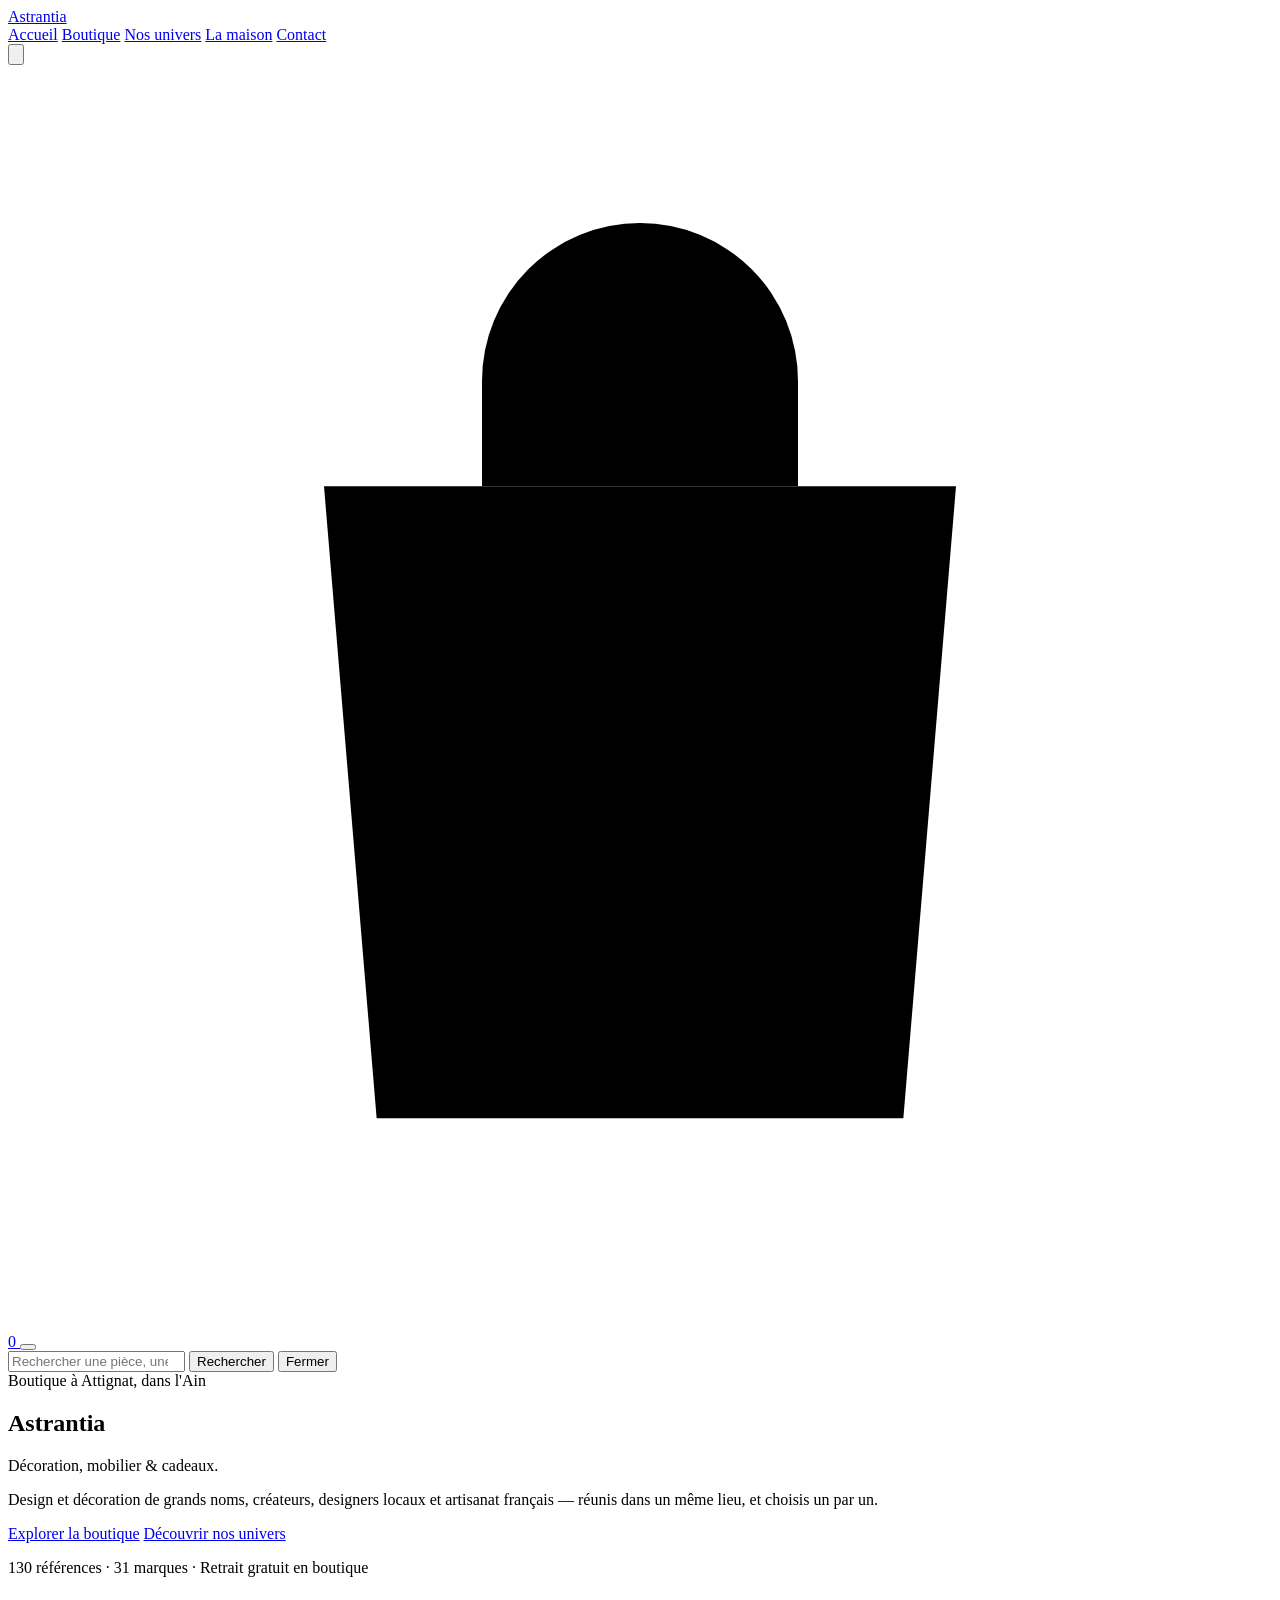
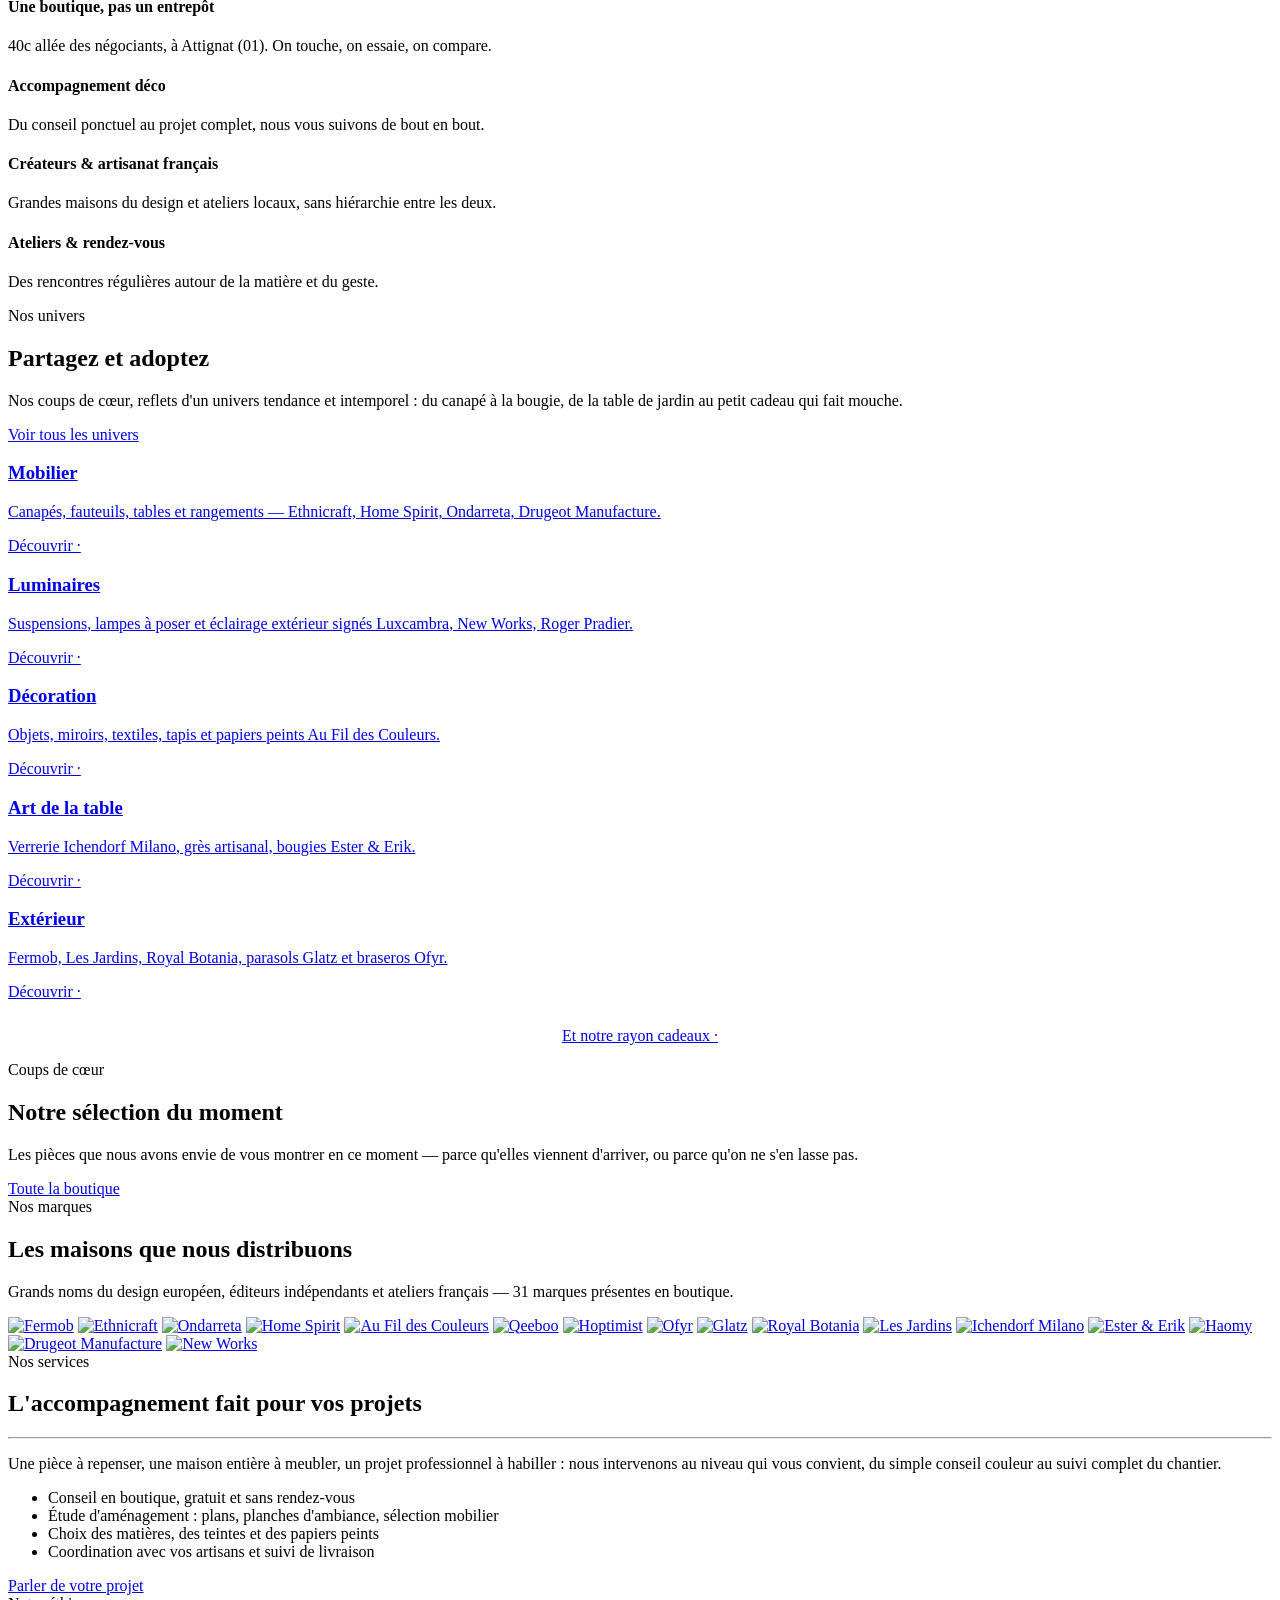
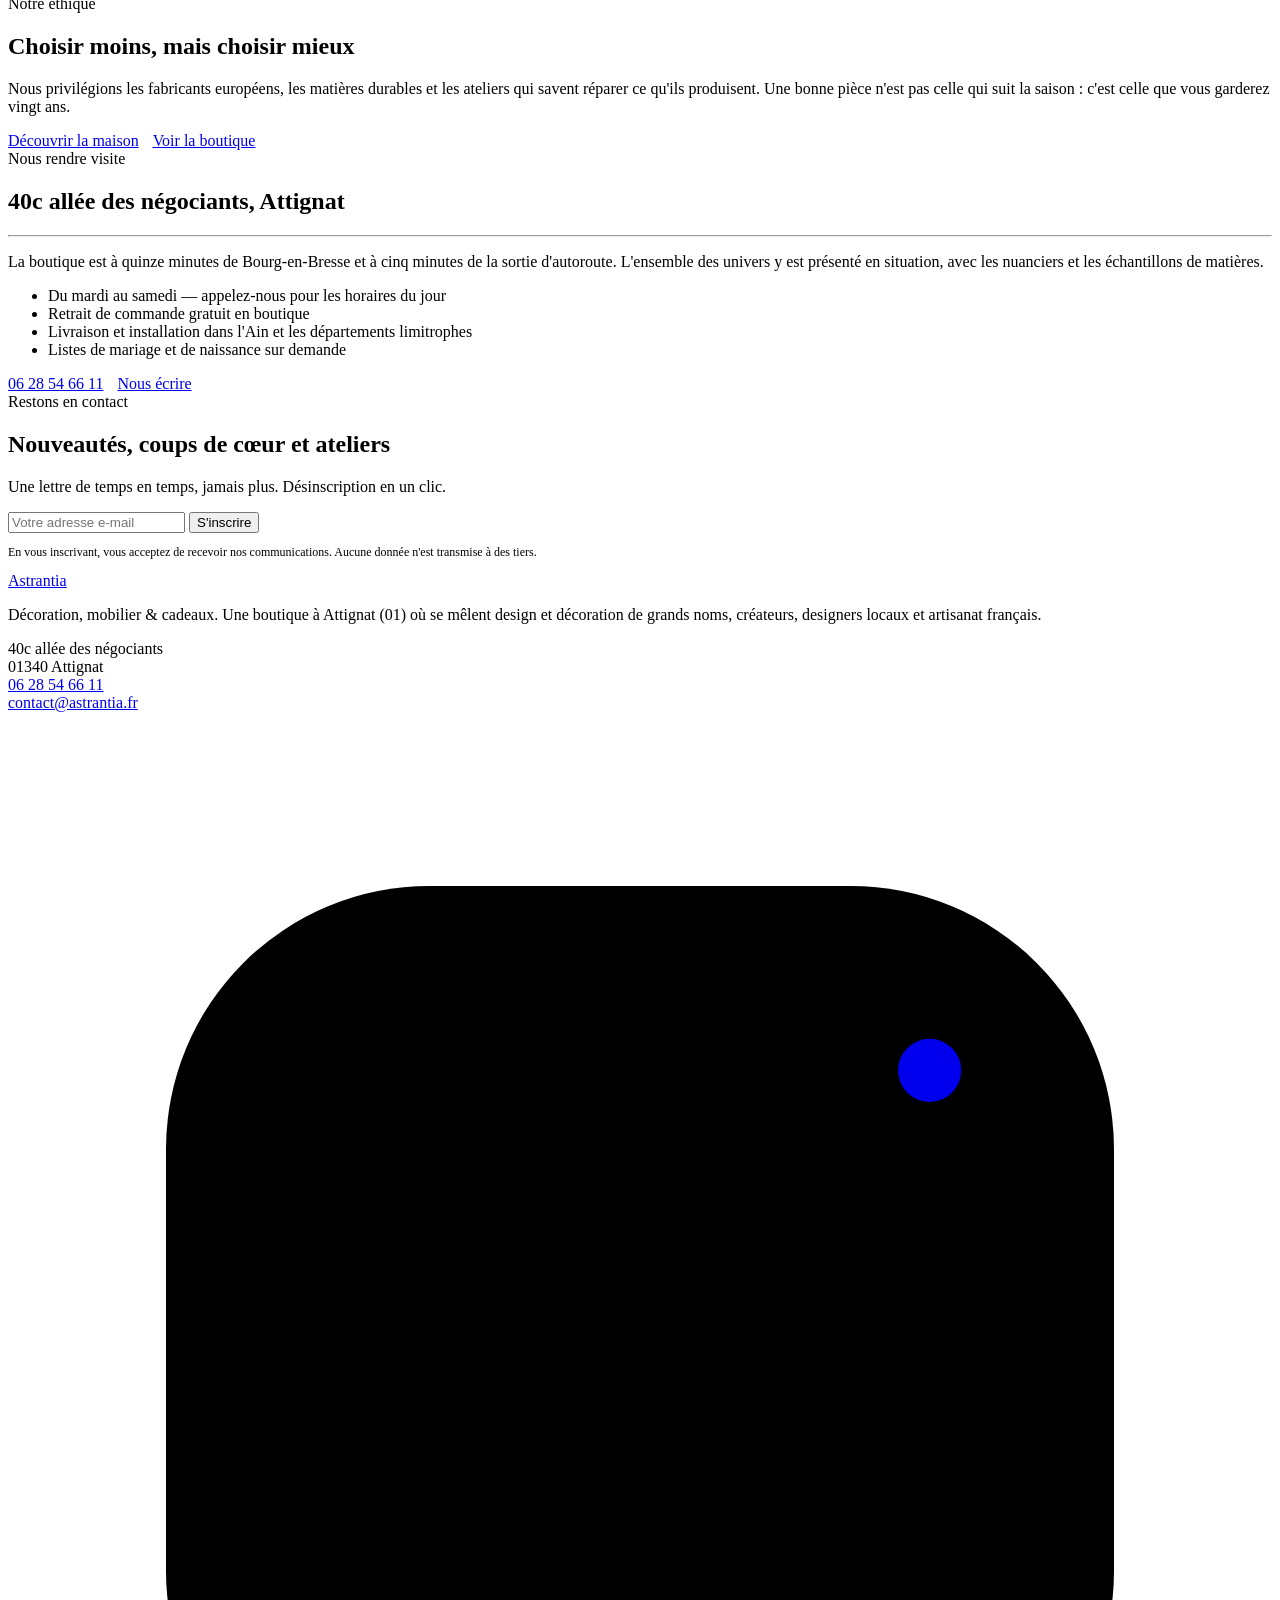
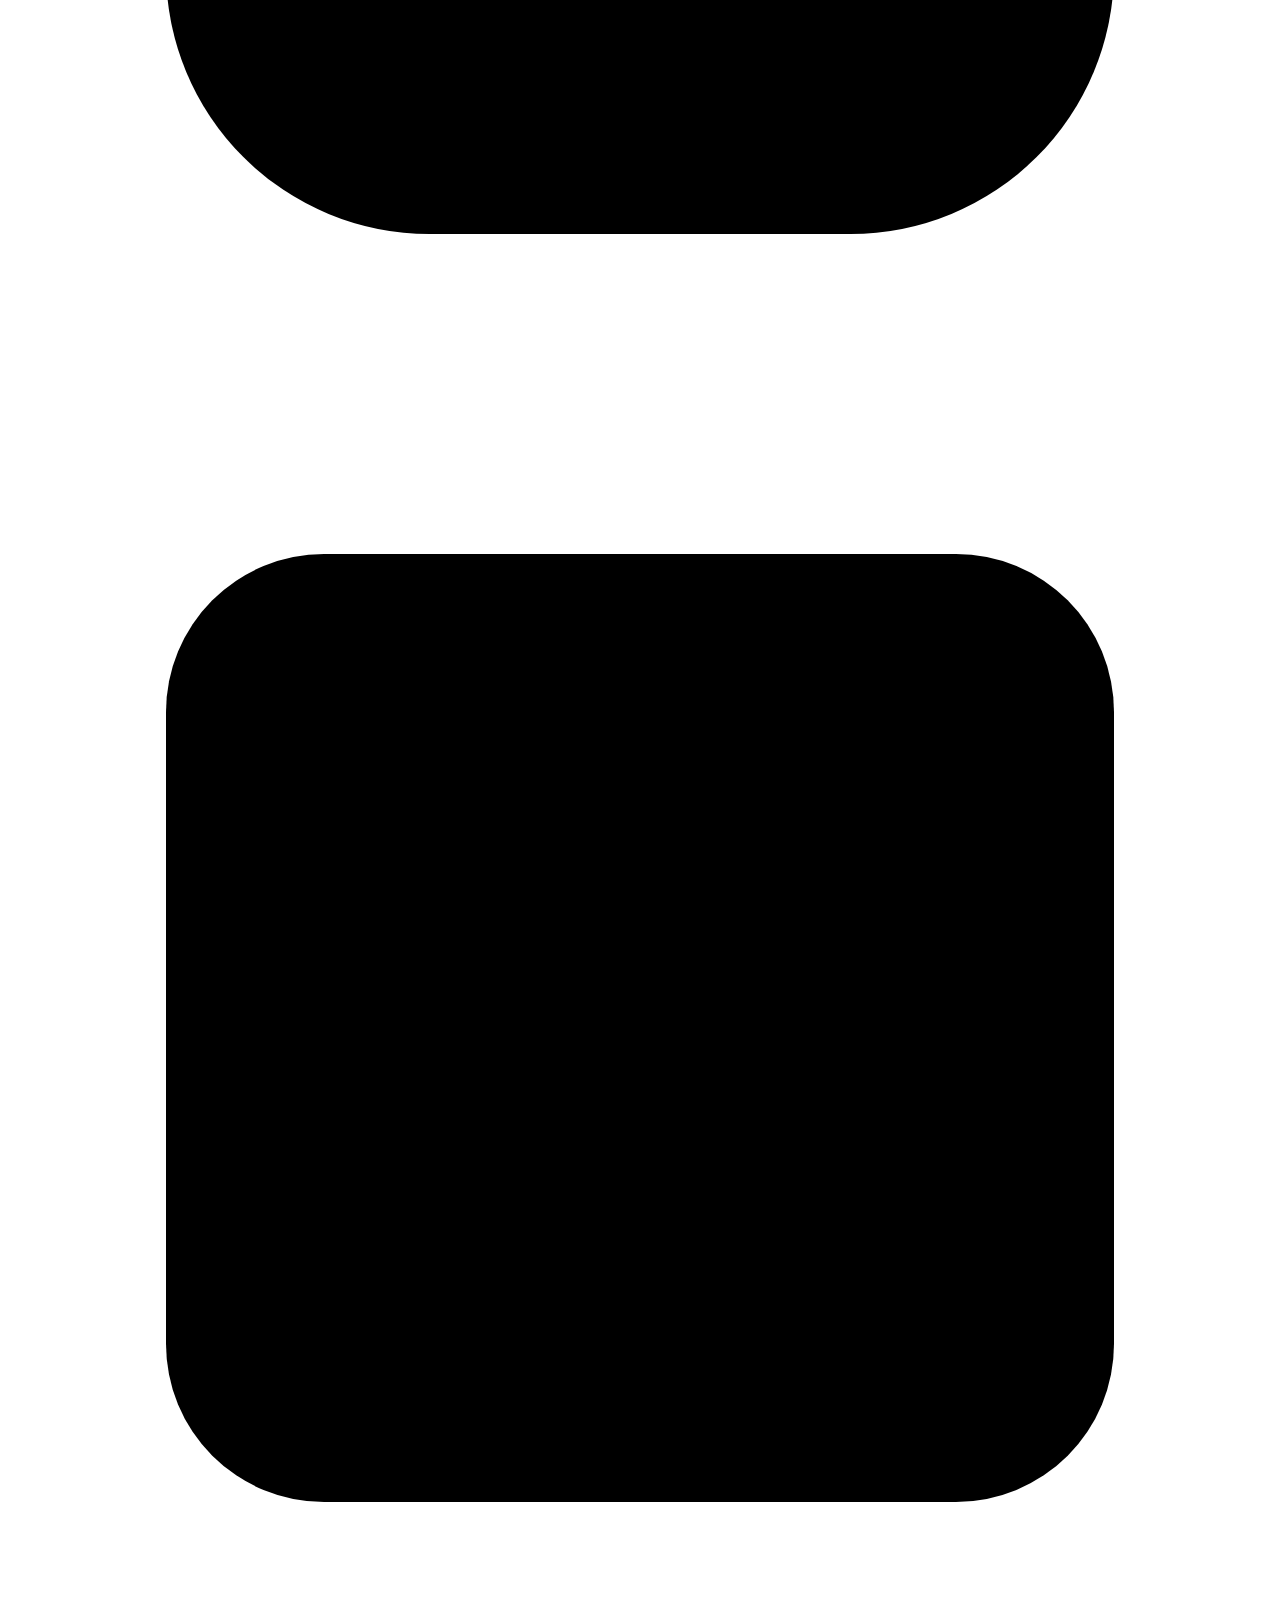
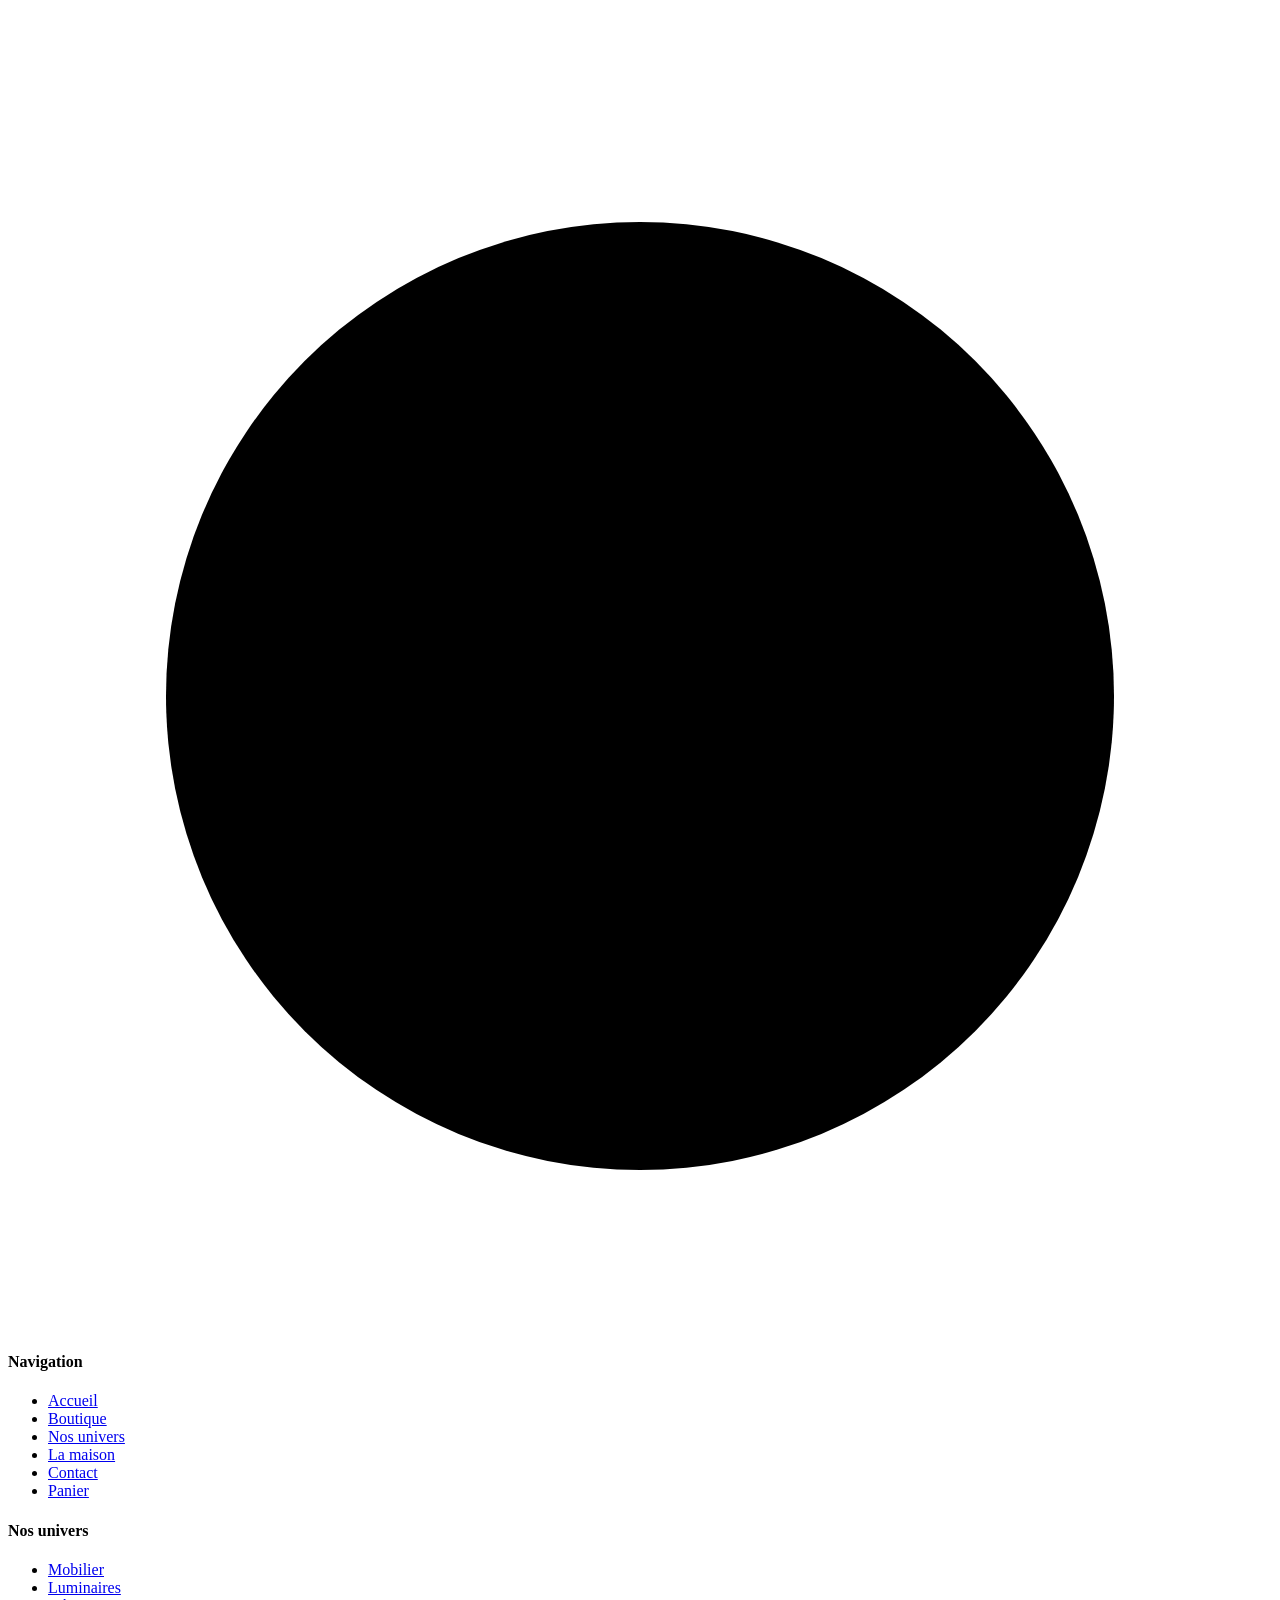
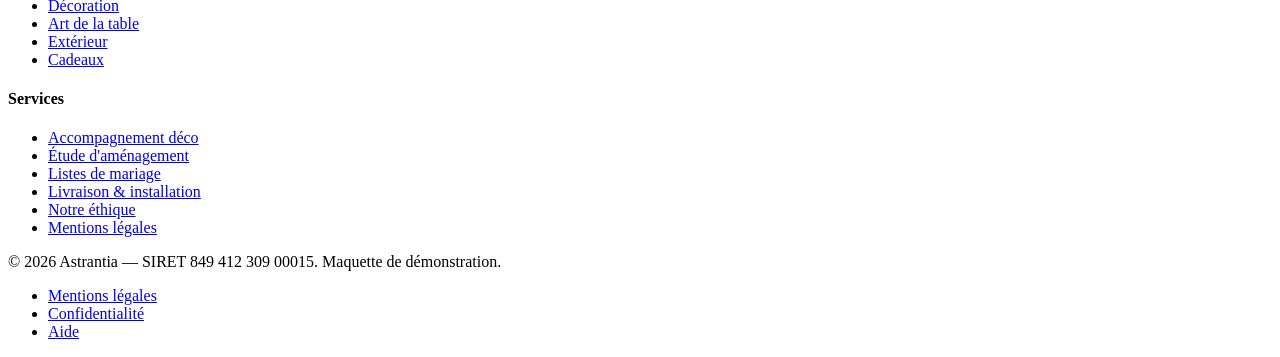
==== index.html @ 88a6b908 "Add files via upload" ====
<!DOCTYPE html>
<html lang="fr">
<head>
<meta charset="utf-8">
<meta name="viewport" content="width=device-width, initial-scale=1">
<title>Astrantia — Décoration, mobilier &amp; cadeaux à Attignat (01)</title>
<meta name="description" content="Astrantia est une boutique de décoration et d'ameublement située à Attignat (01), où se mêlent design et décoration de grands noms, créateurs, designers locaux et artisanat français.">
<meta name="theme-color" content="#FBF9F5">
<link rel="canonical" href="https://astrantia.fr/index.html">
<meta property="og:type" content="website">
<meta property="og:site_name" content="Astrantia">
<meta property="og:title" content="Astrantia — Décoration, mobilier &amp; cadeaux">
<meta property="og:description" content="Design et décoration de grands noms, créateurs, designers locaux et artisanat français. Boutique à Attignat, dans l'Ain.">
<meta property="og:url" content="https://astrantia.fr/index.html">
<meta property="og:locale" content="fr_FR">
<meta name="twitter:card" content="summary_large_image">
<link rel="icon" href="data:image/svg+xml,%3Csvg xmlns='http://www.w3.org/2000/svg' viewBox='0 0 32 32'%3E%3Crect width='32' height='32' fill='%231E1D1B'/%3E%3Ctext x='16' y='22' font-family='Georgia,serif' font-size='18' fill='%23FBF9F5' text-anchor='middle'%3EA%3C/text%3E%3C/svg%3E">
<link rel="stylesheet" href="css/style.css">
</head>
<body>

<!-- ============================ HEADER ============================ -->
<header class="site-header">
  <div class="container header-inner">
    <a class="logo" href="index.html" data-logo><span class="logo__text">Astrantia</span></a>
    <nav class="main-nav" id="mainNav" aria-label="Navigation principale">
      <a href="index.html">Accueil</a>
      <a href="boutique.html">Boutique</a>
      <a href="collections.html">Nos univers</a>
      <a href="a-propos.html">La maison</a>
      <a href="contact.html">Contact</a>
    </nav>
    <div class="header-actions">
      <button type="button" class="icon-btn" id="searchToggle" aria-label="Rechercher" aria-expanded="false">
        <svg viewBox="0 0 24 24"><circle cx="11" cy="11" r="7"/><path d="M16.5 16.5 21 21"/></svg>
      </button>
      <a class="icon-btn" href="panier.html" aria-label="Panier">
        <svg viewBox="0 0 24 24"><path d="M6 8h12l-1 12H7L6 8Z"/><path d="M9 8V6a3 3 0 0 1 6 0v2"/></svg>
        <span class="cart-count" data-cart-count>0</span>
      </a>
      <button type="button" class="burger" id="burger" aria-label="Ouvrir le menu" aria-expanded="false" aria-controls="mainNav">
        <span></span><span></span><span></span>
      </button>
    </div>
  </div>
  <div class="search-panel" id="searchPanel">
    <form class="search-form" action="boutique.html" method="get" role="search">
      <input type="search" name="q" placeholder="Rechercher une pièce, une marque, une matière…" aria-label="Rechercher un produit">
      <button type="submit" class="btn btn--sm">Rechercher</button>
      <button type="button" class="search-close" id="searchClose">Fermer</button>
    </form>
  </div>
</header>

<main>

<!-- ============================= HERO ============================= -->
<section class="hero">
  <span class="ph hero__bg ph--room" data-tone="2" data-scene="hero" data-local="images/hero/accueil.jpg" data-alt="Intérieur agencé par Astrantia" aria-hidden="true"></span>
  <span class="hero__veil" aria-hidden="true"></span>
  <div class="container hero__inner">
    <div class="hero__content">
      <span class="eyebrow reveal">Boutique à Attignat, dans l'Ain</span>
      <h1 class="reveal" data-delay="1"><span class="hero__word">Astrantia</span></h1>
      <p class="hero__tagline reveal" data-delay="2">Décoration, mobilier &amp; cadeaux.</p>
      <p class="hero__sub reveal" data-delay="3">Design et décoration de grands noms, créateurs, designers locaux et artisanat français — réunis dans un même lieu, et choisis un par un.</p>
      <div class="hero__actions reveal" data-delay="4">
        <a class="btn btn--solid" href="boutique.html">Explorer la boutique</a>
        <a class="btn" href="collections.html">Découvrir nos univers</a>
      </div>
    </div>
  </div>
  <p class="hero__meta"><span data-total-products>130</span> références · <span data-total-brands>31</span> marques · Retrait gratuit en boutique</p>
</section>

<!-- ============================ VALEURS =========================== -->
<section class="values">
  <div class="reveal"><h4>Une boutique, pas un entrepôt</h4><p>40c allée des négociants, à Attignat (01). On touche, on essaie, on compare.</p></div>
  <div class="reveal" data-delay="1"><h4>Accompagnement déco</h4><p>Du conseil ponctuel au projet complet, nous vous suivons de bout en bout.</p></div>
  <div class="reveal" data-delay="2"><h4>Créateurs &amp; artisanat français</h4><p>Grandes maisons du design et ateliers locaux, sans hiérarchie entre les deux.</p></div>
  <div class="reveal" data-delay="3"><h4>Ateliers &amp; rendez-vous</h4><p>Des rencontres régulières autour de la matière et du geste.</p></div>
</section>

<!-- =========================== NOS UNIVERS ======================== -->
<section class="section">
  <div class="container">
    <div class="section-head">
      <div class="section-head__text reveal">
        <span class="eyebrow">Nos univers</span>
        <h2>Partagez et adoptez</h2>
        <p class="lead muted">Nos coups de cœur, reflets d'un univers tendance et intemporel : du canapé à la bougie, de la table de jardin au petit cadeau qui fait mouche.</p>
      </div>
      <a class="link-underline reveal" href="collections.html">Voir tous les univers</a>
    </div>

    <div class="collections-mosaic">
      <a class="collection-card reveal" href="boutique.html?collection=Mobilier">
        <span class="ph ph--ratio-169 ph--sofa" data-tone="2" data-scene="mobilier" data-local="images/collections/mobilier.jpg" data-alt="Mobilier" aria-hidden="true"></span>
        <span class="collection-card__veil" aria-hidden="true"></span>
        <div class="collection-card__body">
          <h3>Mobilier</h3>
          <p>Canapés, fauteuils, tables et rangements — Ethnicraft, Home Spirit, Ondarreta, Drugeot Manufacture.</p>
          <span class="link-underline">Découvrir · <span data-count-collection="Mobilier"></span></span>
        </div>
      </a>

      <a class="collection-card reveal" data-delay="1" href="boutique.html?collection=Luminaires">
        <span class="ph ph--ratio-45 ph--lamp" data-tone="4" data-scene="luminaires" data-local="images/collections/luminaires.jpg" data-alt="Luminaires" aria-hidden="true"></span>
        <span class="collection-card__veil" aria-hidden="true"></span>
        <div class="collection-card__body">
          <h3>Luminaires</h3>
          <p>Suspensions, lampes à poser et éclairage extérieur signés Luxcambra, New Works, Roger Pradier.</p>
          <span class="link-underline">Découvrir · <span data-count-collection="Luminaires"></span></span>
        </div>
      </a>

      <a class="collection-card reveal" href="boutique.html?collection=D%C3%A9coration">
        <span class="ph ph--ratio-43 ph--decor" data-tone="1" data-scene="decoration" data-local="images/collections/decoration.jpg" data-alt="Décoration" aria-hidden="true"></span>
        <span class="collection-card__veil" aria-hidden="true"></span>
        <div class="collection-card__body">
          <h3>Décoration</h3>
          <p>Objets, miroirs, textiles, tapis et papiers peints Au Fil des Couleurs.</p>
          <span class="link-underline">Découvrir · <span data-count-collection="Décoration"></span></span>
        </div>
      </a>

      <a class="collection-card reveal" data-delay="1" href="boutique.html?collection=Art%20de%20la%20table">
        <span class="ph ph--ratio-43 ph--decor" data-tone="6" data-scene="table" data-local="images/collections/art-de-la-table.jpg" data-alt="Art de la table" aria-hidden="true"></span>
        <span class="collection-card__veil" aria-hidden="true"></span>
        <div class="collection-card__body">
          <h3>Art de la table</h3>
          <p>Verrerie Ichendorf Milano, grès artisanal, bougies Ester &amp; Erik.</p>
          <span class="link-underline">Découvrir · <span data-count-collection="Art de la table"></span></span>
        </div>
      </a>

      <a class="collection-card reveal" data-delay="2" href="boutique.html?collection=Ext%C3%A9rieur">
        <span class="ph ph--ratio-43 ph--outdoor" data-tone="5" data-scene="exterieur" data-local="images/collections/exterieur.jpg" data-alt="Extérieur" aria-hidden="true"></span>
        <span class="collection-card__veil" aria-hidden="true"></span>
        <div class="collection-card__body">
          <h3>Extérieur</h3>
          <p>Fermob, Les Jardins, Royal Botania, parasols Glatz et braseros Ofyr.</p>
          <span class="link-underline">Découvrir · <span data-count-collection="Extérieur"></span></span>
        </div>
      </a>
    </div>

    <p class="reveal" style="margin-top:26px;text-align:center">
      <a class="link-underline" href="boutique.html?collection=Cadeaux">Et notre rayon cadeaux · <span data-count-collection="Cadeaux"></span></a>
    </p>
  </div>
</section>

<!-- =========================== SÉLECTION ========================== -->
<section class="section section--cream">
  <div class="container">
    <div class="section-head">
      <div class="section-head__text reveal">
        <span class="eyebrow">Coups de cœur</span>
        <h2>Notre sélection du moment</h2>
        <p class="lead muted">Les pièces que nous avons envie de vous montrer en ce moment — parce qu'elles viennent d'arriver, ou parce qu'on ne s'en lasse pas.</p>
      </div>
      <a class="link-underline reveal" href="boutique.html">Toute la boutique</a>
    </div>
    <div class="product-grid" data-featured="8"></div>
  </div>
</section>

<!-- =========================== NOS MARQUES ======================== -->
<section class="section section--tight">
  <div class="container">
    <div class="section-head">
      <div class="section-head__text reveal">
        <span class="eyebrow">Nos marques</span>
        <h2>Les maisons que nous distribuons</h2>
        <p class="lead muted">Grands noms du design européen, éditeurs indépendants et ateliers français — <span data-total-brands>31</span> marques présentes en boutique.</p>
      </div>
    </div>
    <div class="brands__grid reveal">
      <a href="boutique.html?marque=Fermob" aria-label="Fermob"><img src="https://astrantia.fr/wp-content/uploads/2024/03/Fermob-1.jpg" alt="Fermob" loading="lazy"></a>
      <a href="boutique.html?marque=Ethnicraft" aria-label="Ethnicraft"><img src="https://astrantia.fr/wp-content/uploads/2024/03/Ethnicraft-1.png" alt="Ethnicraft" loading="lazy"></a>
      <a href="boutique.html?marque=Ondarreta" aria-label="Ondarreta"><img src="https://astrantia.fr/wp-content/uploads/2019/10/ondarreta.jpg" alt="Ondarreta" loading="lazy"></a>
      <a href="boutique.html?marque=Home%20Spirit" aria-label="Home Spirit"><img src="https://astrantia.fr/wp-content/uploads/2020/10/Home-spirit-Logo.jpg" alt="Home Spirit" loading="lazy"></a>
      <a href="boutique.html?marque=Au%20Fil%20des%20Couleurs" aria-label="Au Fil des Couleurs"><img src="https://astrantia.fr/wp-content/uploads/2020/10/Au-Fil-des-couleurs-1.jpg" alt="Au Fil des Couleurs" loading="lazy"></a>
      <a href="boutique.html?marque=Qeeboo" aria-label="Qeeboo"><img src="https://astrantia.fr/wp-content/uploads/2024/03/Qeeboo.png" alt="Qeeboo" loading="lazy"></a>
      <a href="boutique.html?marque=Hoptimist" aria-label="Hoptimist"><img src="https://astrantia.fr/wp-content/uploads/2024/03/Hoptimist.jpg" alt="Hoptimist" loading="lazy"></a>
      <a href="boutique.html?marque=Ofyr" aria-label="Ofyr"><img src="https://astrantia.fr/wp-content/uploads/2024/03/Ofyr-1.png" alt="Ofyr" loading="lazy"></a>
      <a href="boutique.html?marque=Glatz" aria-label="Glatz"><img src="https://astrantia.fr/wp-content/uploads/2024/03/Glatz-1.png" alt="Glatz" loading="lazy"></a>
      <a href="boutique.html?marque=Royal%20Botania" aria-label="Royal Botania"><img src="https://astrantia.fr/wp-content/uploads/2024/03/Royal-Botania-1-e1709637181363.png" alt="Royal Botania" loading="lazy"></a>
      <a href="boutique.html?marque=Les%20Jardins" aria-label="Les Jardins"><img src="https://astrantia.fr/wp-content/uploads/2024/03/Les-Jardins.jpg" alt="Les Jardins" loading="lazy"></a>
      <a href="boutique.html?marque=Ichendorf%20Milano" aria-label="Ichendorf Milano"><img src="https://astrantia.fr/wp-content/uploads/2024/03/Ichendorf-Milano-1.png" alt="Ichendorf Milano" loading="lazy"></a>
      <a href="boutique.html?marque=Ester%20%26%20Erik" aria-label="Ester &amp; Erik"><img src="https://astrantia.fr/wp-content/uploads/2024/03/EsterErik.png" alt="Ester &amp; Erik" loading="lazy"></a>
      <a href="boutique.html?marque=Haomy" aria-label="Haomy"><img src="https://astrantia.fr/wp-content/uploads/2024/03/Haomy.png" alt="Haomy" loading="lazy"></a>
      <a href="boutique.html?marque=Drugeot%20Manufacture" aria-label="Drugeot Manufacture"><img src="https://astrantia.fr/wp-content/uploads/2024/03/Drugeot.png" alt="Drugeot Manufacture" loading="lazy"></a>
      <a href="boutique.html?marque=New%20Works" aria-label="New Works"><img src="https://astrantia.fr/wp-content/uploads/2024/03/New-works.png" alt="New Works" loading="lazy"></a>
    </div>
  </div>
</section>

<!-- ========================= ACCOMPAGNEMENT ======================= -->
<section class="section section--cream">
  <div class="container split split--wide-left">
    <div class="reveal">
      <span class="ph ph--ratio-43 ph--room" data-tone="3" data-scene="showroom" data-local="images/showroom/accompagnement.jpg" data-alt="Accompagnement décoration Astrantia"></span>
    </div>
    <div class="reveal" data-delay="1">
      <span class="eyebrow">Nos services</span>
      <h2>L'accompagnement fait pour vos projets</h2>
      <hr class="rule">
      <p class="lead">Une pièce à repenser, une maison entière à meubler, un projet professionnel à habiller : nous intervenons au niveau qui vous convient, du simple conseil couleur au suivi complet du chantier.</p>
      <ul class="product-assurances" style="border-bottom:0">
        <li>Conseil en boutique, gratuit et sans rendez-vous</li>
        <li>Étude d'aménagement : plans, planches d'ambiance, sélection mobilier</li>
        <li>Choix des matières, des teintes et des papiers peints</li>
        <li>Coordination avec vos artisans et suivi de livraison</li>
      </ul>
      <a class="btn" href="contact.html">Parler de votre projet</a>
    </div>
  </div>
</section>

<!-- ========================== ÉDITORIAL =========================== -->
<section class="editorial">
  <span class="ph editorial__bg ph--room" data-tone="7" data-scene="atelier" data-local="images/showroom/ethique.jpg" data-alt="Notre éthique" aria-hidden="true"></span>
  <div class="container editorial__inner">
    <span class="eyebrow reveal">Notre éthique</span>
    <h2 class="reveal" data-delay="1">Choisir moins, mais choisir mieux</h2>
    <p class="reveal" data-delay="2">Nous privilégions les fabricants européens, les matières durables et les ateliers qui savent réparer ce qu'ils produisent. Une bonne pièce n'est pas celle qui suit la saison : c'est celle que vous garderez vingt ans.</p>
    <div class="reveal" data-delay="3" style="display:flex;gap:14px;flex-wrap:wrap">
      <a class="btn btn--light" href="a-propos.html">Découvrir la maison</a>
      <a class="btn btn--light" href="boutique.html">Voir la boutique</a>
    </div>
  </div>
</section>

<!-- =========================== BOUTIQUE =========================== -->
<section class="section">
  <div class="container split">
    <div class="reveal">
      <span class="eyebrow">Nous rendre visite</span>
      <h2>40c allée des négociants, Attignat</h2>
      <hr class="rule">
      <p class="lead">La boutique est à quinze minutes de Bourg-en-Bresse et à cinq minutes de la sortie d'autoroute. L'ensemble des univers y est présenté en situation, avec les nuanciers et les échantillons de matières.</p>
      <ul class="product-assurances" style="border-bottom:0">
        <li>Du mardi au samedi — appelez-nous pour les horaires du jour</li>
        <li>Retrait de commande gratuit en boutique</li>
        <li>Livraison et installation dans l'Ain et les départements limitrophes</li>
        <li>Listes de mariage et de naissance sur demande</li>
      </ul>
      <div style="display:flex;gap:14px;flex-wrap:wrap">
        <a class="btn btn--solid" href="tel:+33628546611">06 28 54 66 11</a>
        <a class="btn" href="contact.html">Nous écrire</a>
      </div>
    </div>
    <div class="reveal" data-delay="1">
      <span class="ph ph--ratio-45 ph--room" data-tone="8" data-scene="showroom" data-local="images/showroom/boutique.jpg" data-alt="La boutique Astrantia à Attignat"></span>
    </div>
  </div>
</section>

<!-- ========================== NEWSLETTER ========================== -->
<section class="section section--tight section--beige">
  <div class="container container--narrow newsletter reveal">
    <span class="eyebrow">Restons en contact</span>
    <h2>Nouveautés, coups de cœur et ateliers</h2>
    <p class="muted">Une lettre de temps en temps, jamais plus. Désinscription en un clic.</p>
    <form data-newsletter novalidate>
      <input type="email" name="email" placeholder="Votre adresse e-mail" aria-label="Votre adresse e-mail" required>
      <button type="submit" class="btn btn--solid">S'inscrire</button>
    </form>
    <p class="muted" style="font-size:12px">En vous inscrivant, vous acceptez de recevoir nos communications. Aucune donnée n'est transmise à des tiers.</p>
  </div>
</section>

</main>

<!-- ============================ FOOTER ============================ -->
<footer class="site-footer">
  <div class="container">
    <div class="footer-grid">
      <div>
        <a class="logo" href="index.html" data-logo><span class="logo__text">Astrantia</span></a>
        <p class="footer-about">Décoration, mobilier &amp; cadeaux. Une boutique à Attignat (01) où se mêlent design et décoration de grands noms, créateurs, designers locaux et artisanat français.</p>
        <p class="footer-about" style="margin-top:14px">
          40c allée des négociants<br>01340 Attignat<br>
          <a href="tel:+33628546611">06 28 54 66 11</a><br>
          <a href="mailto:contact@astrantia.fr">contact@astrantia.fr</a>
        </p>
        <div class="socials">
          <a href="https://www.instagram.com/astrantia7/" target="_blank" rel="noopener" aria-label="Instagram @astrantia7"><svg viewBox="0 0 24 24"><rect x="3" y="3" width="18" height="18" rx="5"/><circle cx="12" cy="12" r="4"/><circle cx="17.5" cy="6.5" r="0.6" fill="currentColor"/></svg></a>
          <a href="https://www.facebook.com/Astrantia01340" target="_blank" rel="noopener" aria-label="Facebook @Astrantia01340"><svg viewBox="0 0 24 24"><rect x="3" y="3" width="18" height="18" rx="3"/><path d="M14 8h-1.5a1.5 1.5 0 0 0-1.5 1.5V21"/><path d="M9.5 13h5"/></svg></a>
          <a href="https://www.pinterest.fr/astrantia0570/_saved/" target="_blank" rel="noopener" aria-label="Pinterest"><svg viewBox="0 0 24 24"><circle cx="12" cy="12" r="9"/><path d="M10 18l2-8"/><path d="M9 11c0-2 1.5-3.5 3.5-3.5S16 9 15 12s-3.5 2.5-4 1"/></svg></a>
        </div>
      </div>
      <div>
        <h4>Navigation</h4>
        <ul>
          <li><a href="index.html">Accueil</a></li>
          <li><a href="boutique.html">Boutique</a></li>
          <li><a href="collections.html">Nos univers</a></li>
          <li><a href="a-propos.html">La maison</a></li>
          <li><a href="contact.html">Contact</a></li>
          <li><a href="panier.html">Panier</a></li>
        </ul>
      </div>
      <div>
        <h4>Nos univers</h4>
        <ul>
          <li><a href="boutique.html?collection=Mobilier">Mobilier</a></li>
          <li><a href="boutique.html?collection=Luminaires">Luminaires</a></li>
          <li><a href="boutique.html?collection=D%C3%A9coration">Décoration</a></li>
          <li><a href="boutique.html?collection=Art%20de%20la%20table">Art de la table</a></li>
          <li><a href="boutique.html?collection=Ext%C3%A9rieur">Extérieur</a></li>
          <li><a href="boutique.html?collection=Cadeaux">Cadeaux</a></li>
        </ul>
      </div>
      <div>
        <h4>Services</h4>
        <ul>
          <li><a href="contact.html">Accompagnement déco</a></li>
          <li><a href="contact.html">Étude d'aménagement</a></li>
          <li><a href="contact.html">Listes de mariage</a></li>
          <li><a href="contact.html">Livraison &amp; installation</a></li>
          <li><a href="a-propos.html">Notre éthique</a></li>
          <li><a href="a-propos.html">Mentions légales</a></li>
        </ul>
      </div>
    </div>
    <div class="footer-bottom">
      <p>© <span data-year>2026</span> Astrantia — SIRET 849 412 309 00015. Maquette de démonstration.</p>
      <ul>
        <li><a href="a-propos.html">Mentions légales</a></li>
        <li><a href="a-propos.html">Confidentialité</a></li>
        <li><a href="contact.html">Aide</a></li>
      </ul>
    </div>
  </div>
</footer>

<script src="js/products.js"></script>
<script src="js/script.js"></script>
</body>
</html>
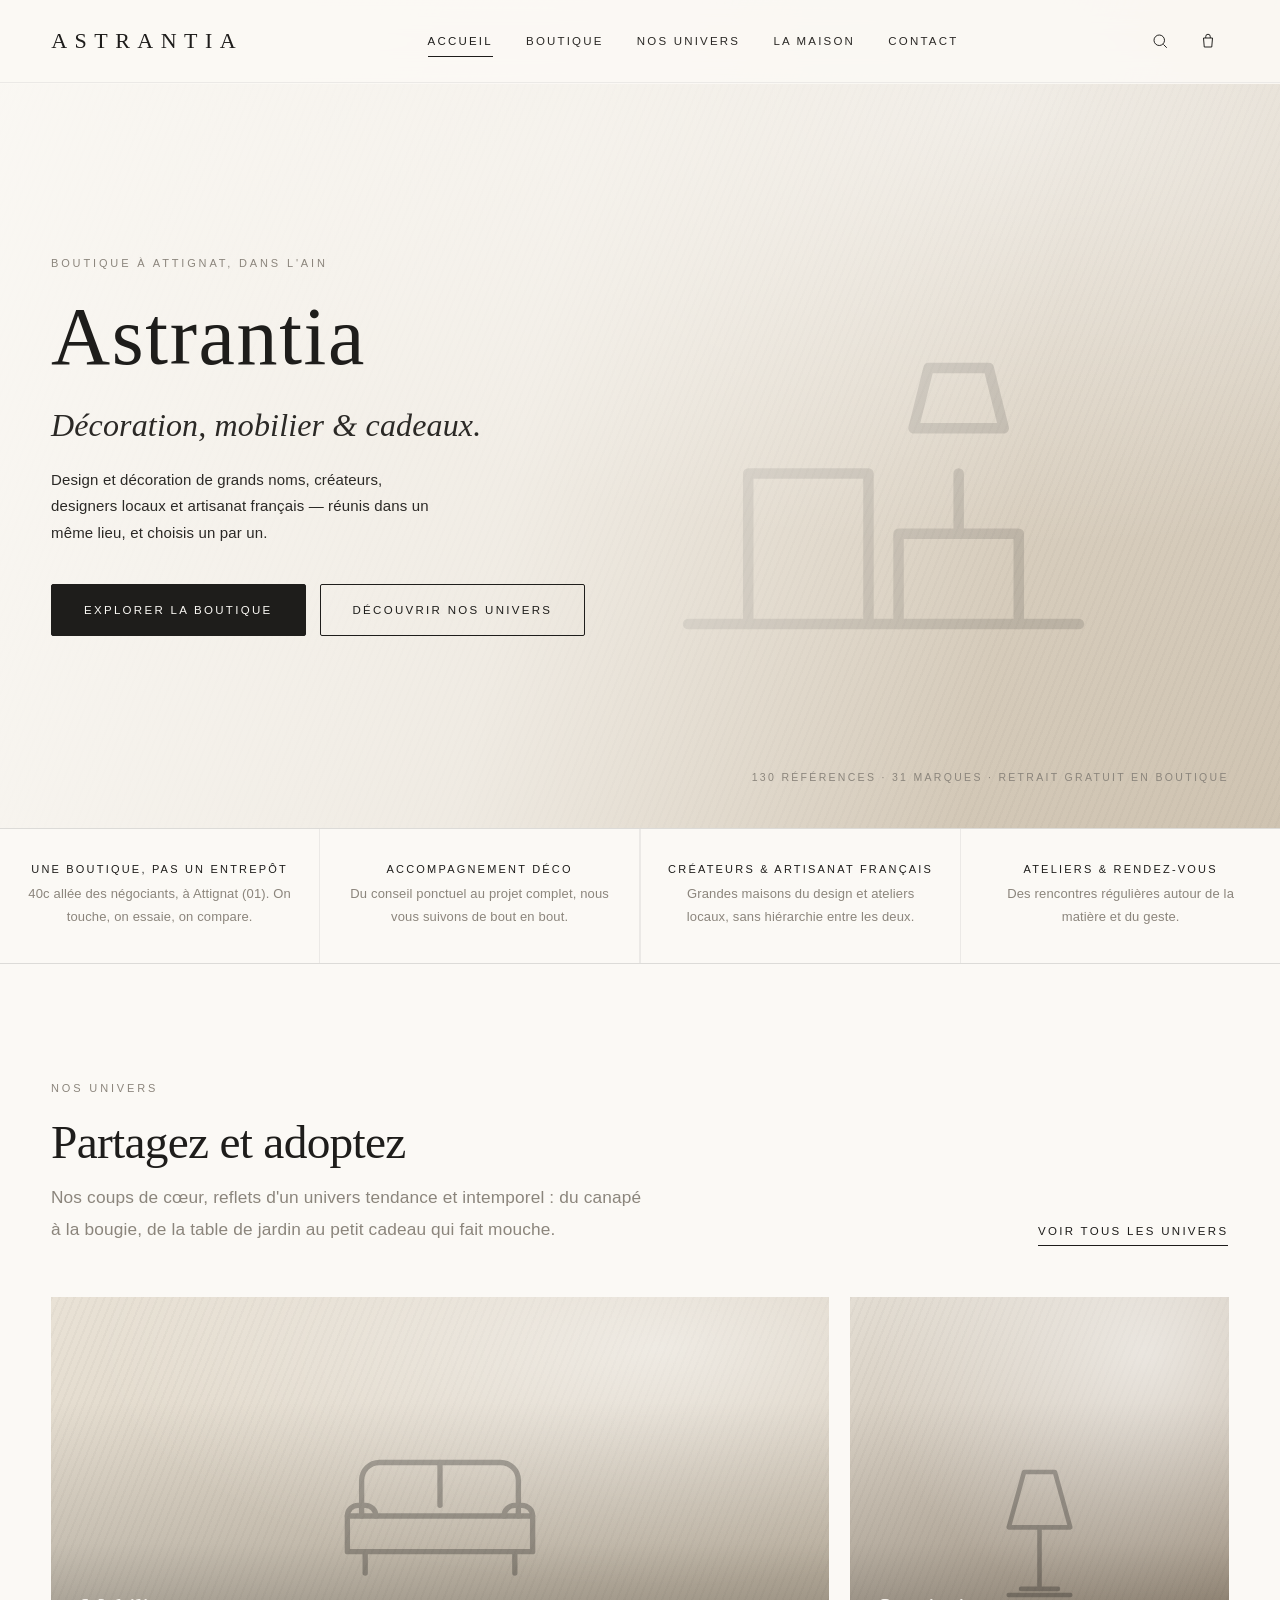
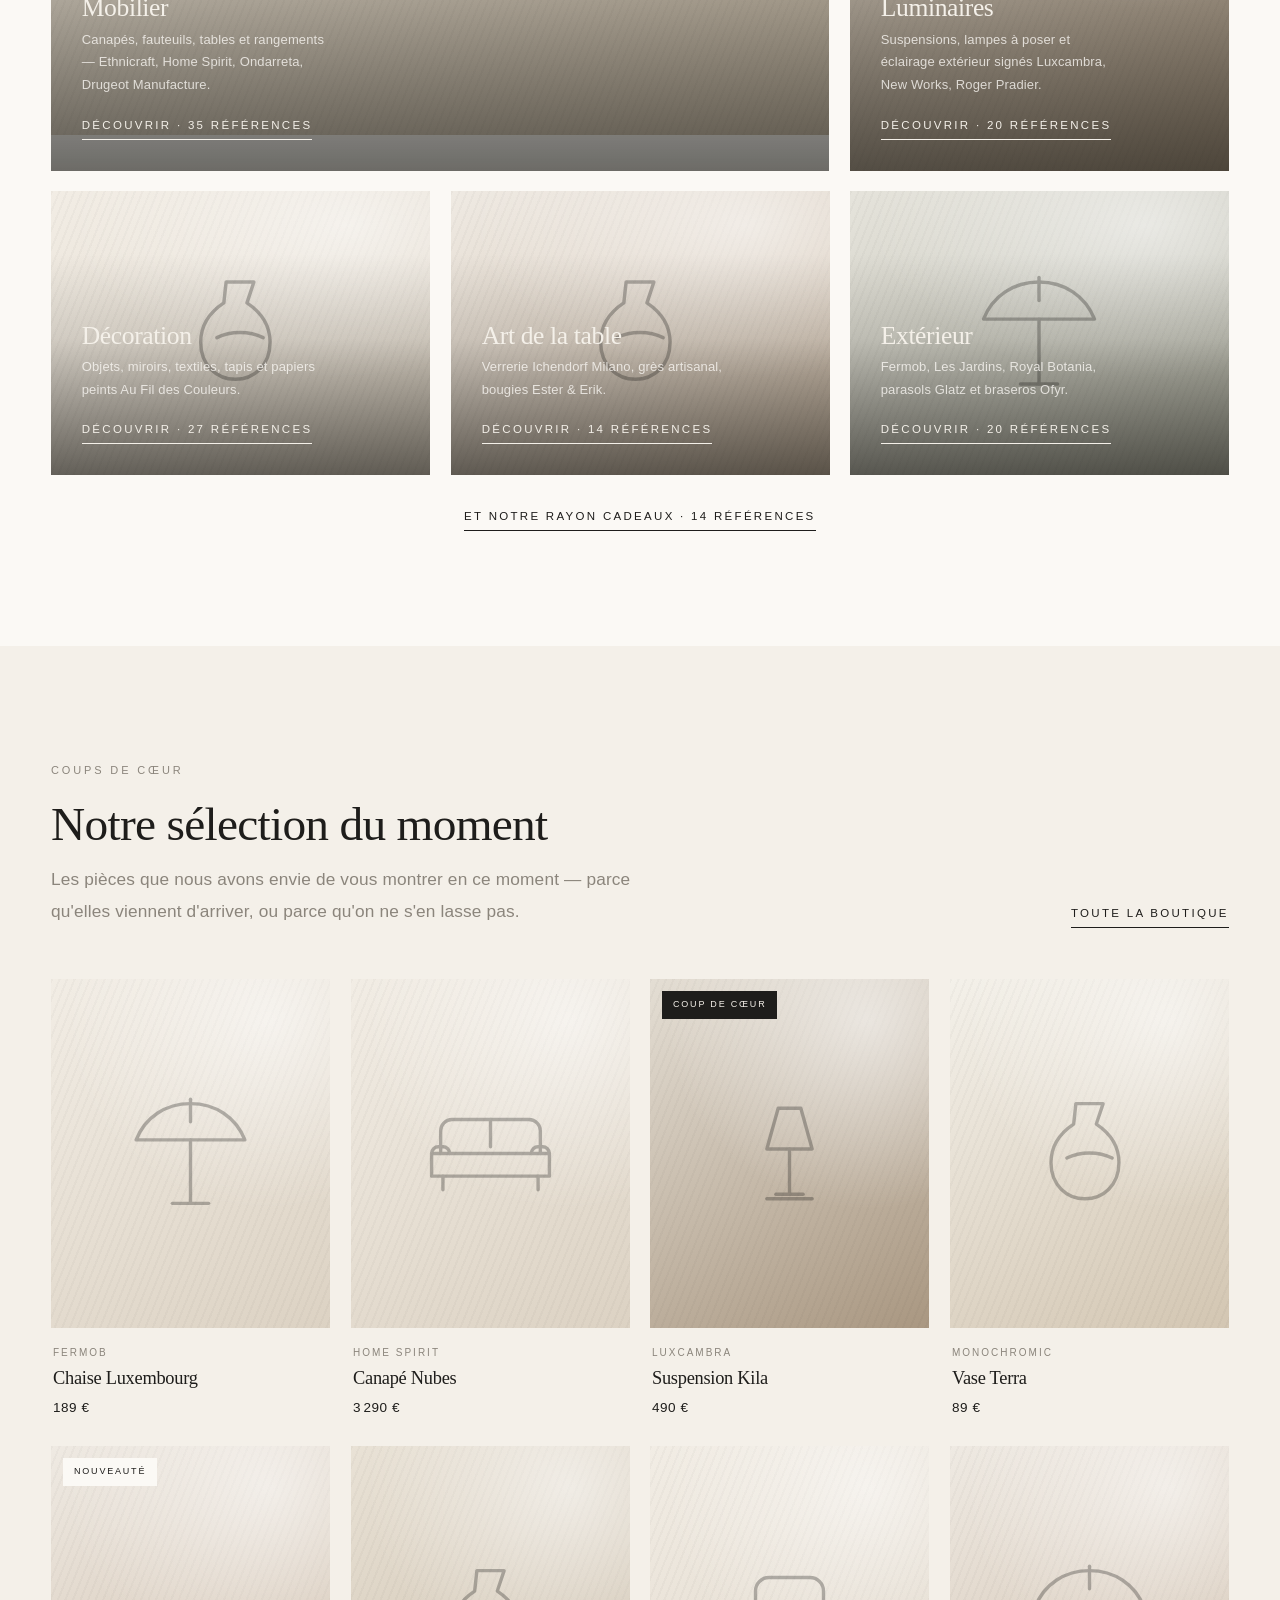
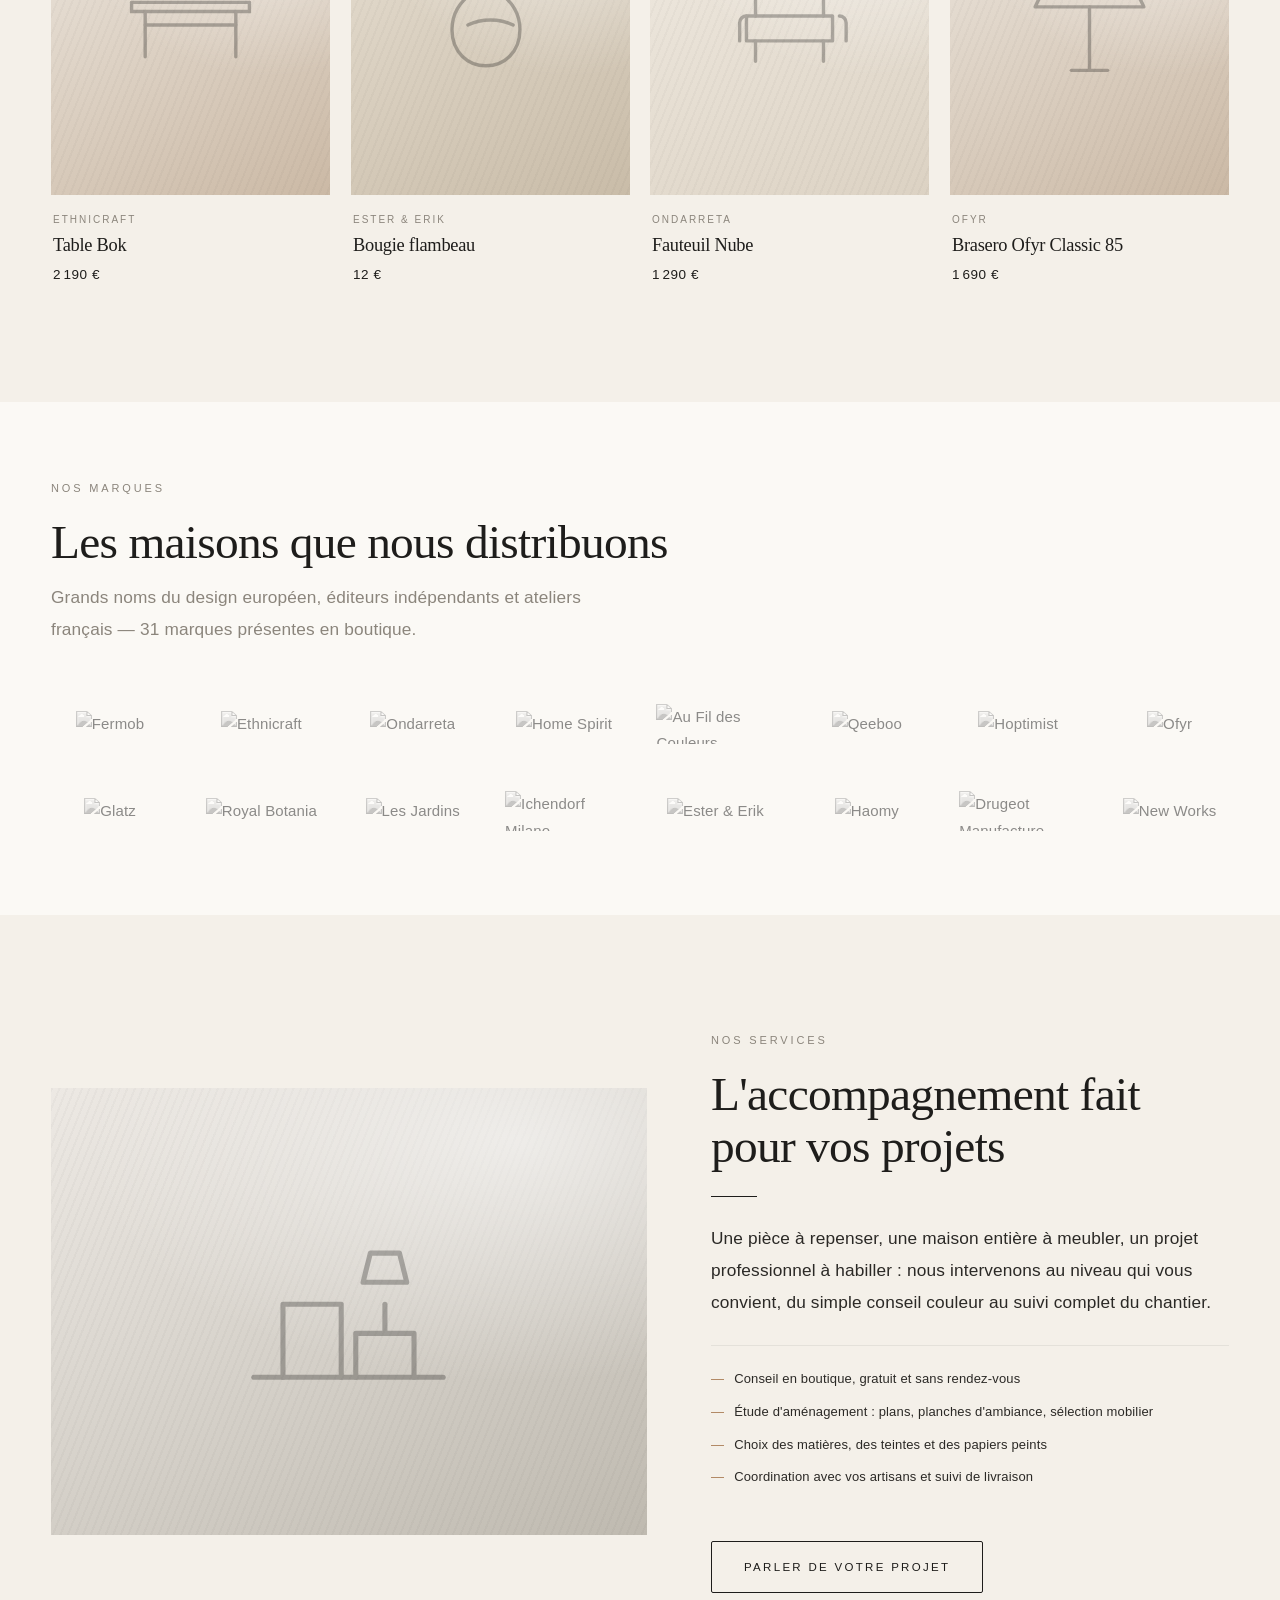
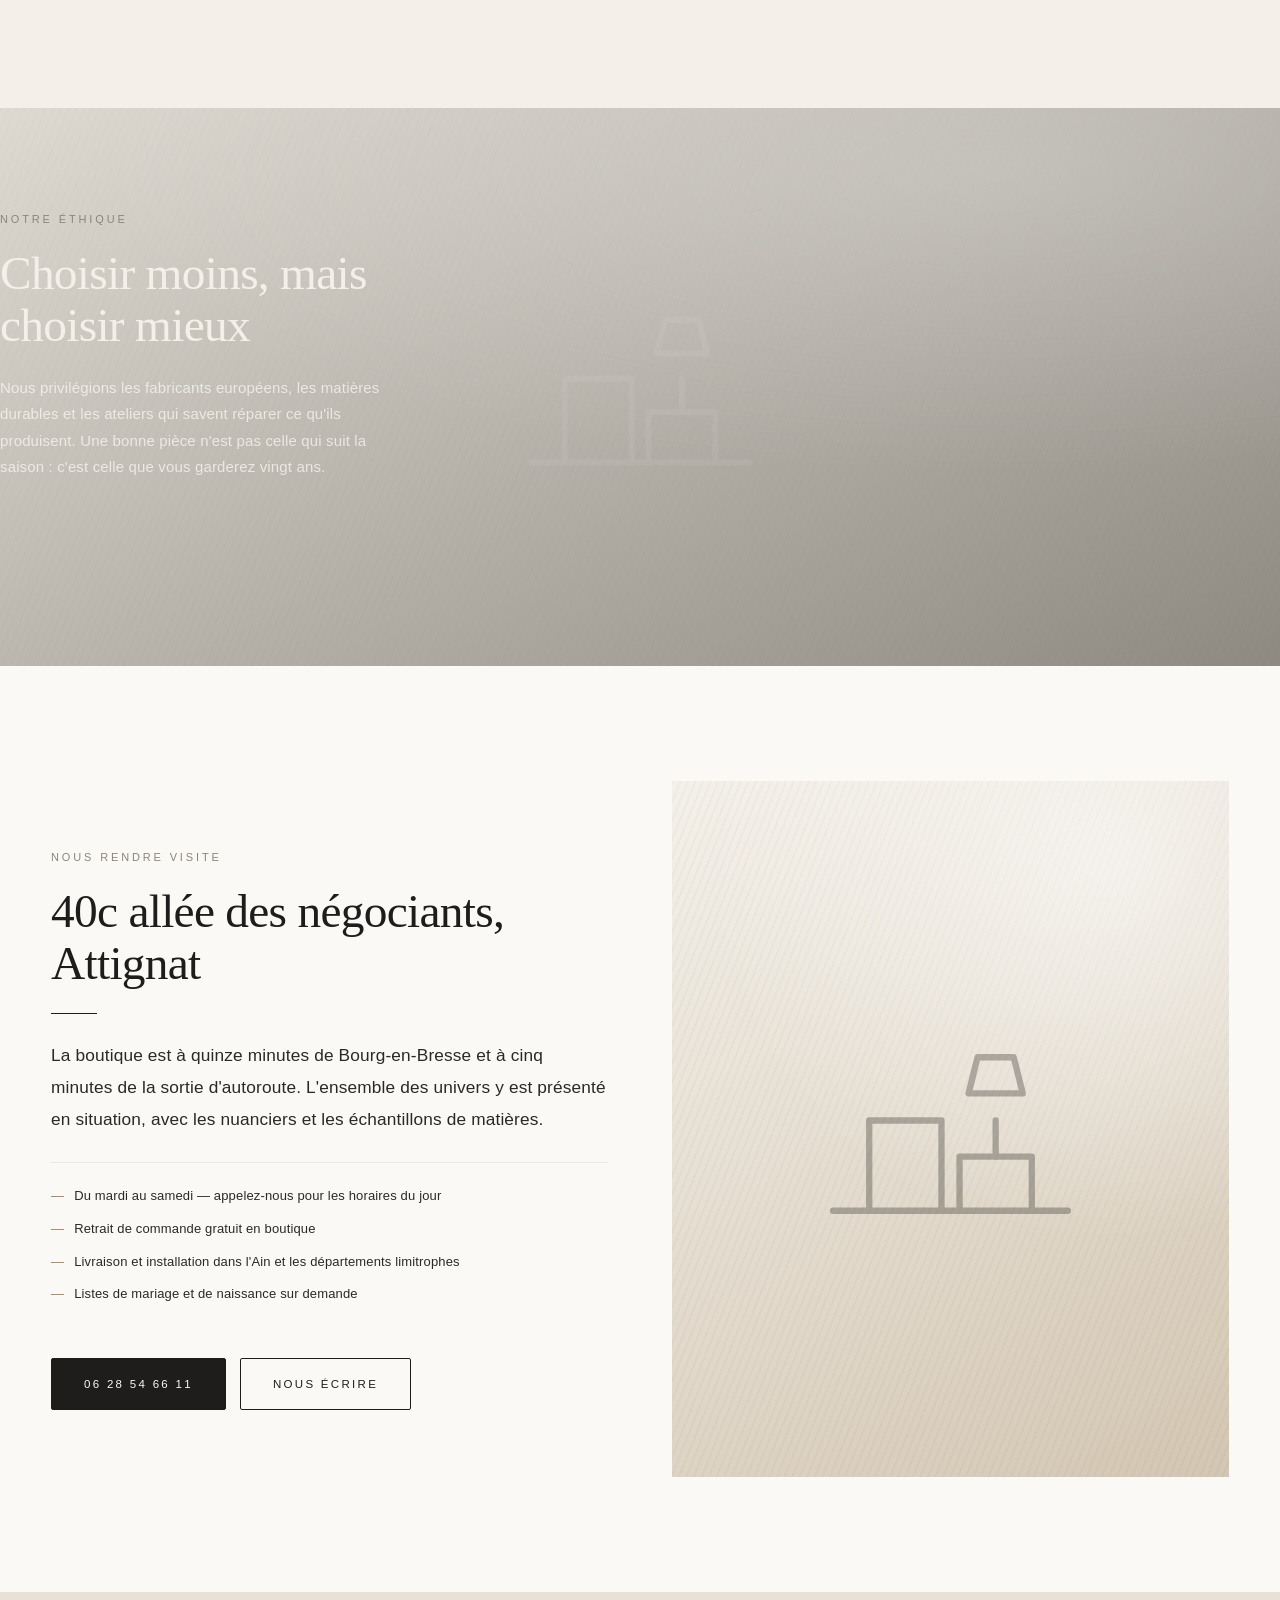
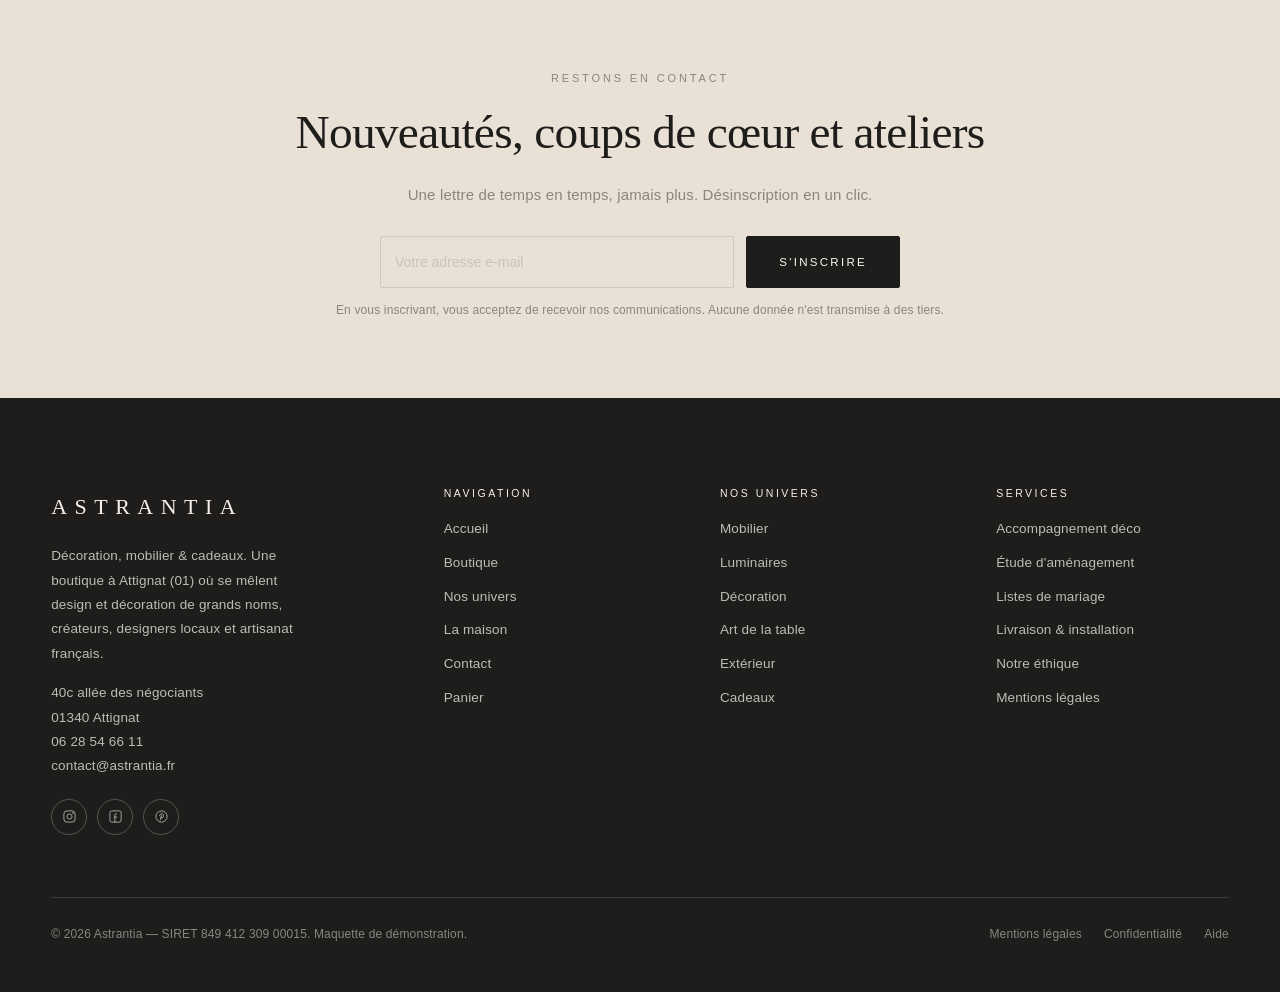
==== commit e14b39ed: "Update stylesheet and script links in index.html" ====
--- a/index.html
+++ b/index.html
@@ -15,7 +15,7 @@
 <meta property="og:locale" content="fr_FR">
 <meta name="twitter:card" content="summary_large_image">
 <link rel="icon" href="data:image/svg+xml,%3Csvg xmlns='http://www.w3.org/2000/svg' viewBox='0 0 32 32'%3E%3Crect width='32' height='32' fill='%231E1D1B'/%3E%3Ctext x='16' y='22' font-family='Georgia,serif' font-size='18' fill='%23FBF9F5' text-anchor='middle'%3EA%3C/text%3E%3C/svg%3E">
-<link rel="stylesheet" href="css/style.css">
+<link rel="stylesheet" href="style.css">
 </head>
 <body>
 
@@ -337,7 +337,7 @@
   </div>
 </footer>
 
-<script src="js/products.js"></script>
-<script src="js/script.js"></script>
+<script src="products.js"></script>
+<script src="script.js"></script>
 </body>
 </html>
--- a/style.css
+++ b/style.css
@@ -0,0 +1,1231 @@
+/* ==========================================================================
+   ASTRANTIA — Feuille de style principale
+   Design : luxe minimaliste, matériaux nobles, espace, chaleur.
+   Sommaire :
+   01. Variables & reset
+   02. Typographie
+   03. Utilitaires & layout
+   04. Boutons & formulaires
+   05. Header / navigation / recherche
+   06. Placeholders visuels (images CSS)
+   07. Hero & sections d'accueil
+   08. Cartes produits & collections
+   09. Boutique (filtres, tri, grille)
+   10. Fiche produit
+   11. Panier
+   12. Contact & À propos
+   13. Footer
+   14. Animations
+   15. Responsive
+   ========================================================================== */
+
+/* ============================ 01. VARIABLES ============================== */
+:root {
+  /* Palette */
+  --blanc-casse: #FBF9F5;
+  --creme:       #F4F0E9;
+  --beige:       #E9E1D5;
+  --sable:       #D9CEBE;
+  --gris-chaud:  #8B857C;
+  --gris-clair:  #C9C3B9;
+  --anthracite:  #1E1D1B;
+  --noir-doux:   #2B2926;
+  --terre:       #A97B54;
+  --olive:       #6E7261;
+
+  --bg:          var(--blanc-casse);
+  --text:        var(--anthracite);
+  --text-muted:  var(--gris-chaud);
+  --line:        rgba(30, 29, 27, 0.12);
+  --line-soft:   rgba(30, 29, 27, 0.07);
+
+  /* Typographie */
+  --serif: "Didot", "Bodoni MT", "Playfair Display", "Hoefler Text", Garamond, "Times New Roman", serif;
+  --sans: "Helvetica Neue", -apple-system, BlinkMacSystemFont, "Segoe UI", Roboto, Arial, sans-serif;
+
+  /* Rythme */
+  --container: 1340px;
+  --gutter: clamp(20px, 4vw, 56px);
+  --section-y: clamp(64px, 9vw, 140px);
+
+  /* Divers */
+  --radius: 2px;
+  --ease: cubic-bezier(0.22, 0.61, 0.36, 1);
+  --t-fast: 0.25s var(--ease);
+  --t: 0.45s var(--ease);
+  --header-h: 82px;
+}
+
+*, *::before, *::after { box-sizing: border-box; }
+
+html { -webkit-text-size-adjust: 100%; scroll-behavior: smooth; }
+
+body {
+  margin: 0;
+  background: var(--bg);
+  color: var(--text);
+  font-family: var(--sans);
+  font-size: 15px;
+  line-height: 1.75;
+  font-weight: 350;
+  letter-spacing: 0.01em;
+  -webkit-font-smoothing: antialiased;
+  -moz-osx-font-smoothing: grayscale;
+  overflow-x: hidden;
+}
+
+body.is-locked { overflow: hidden; }
+
+img { max-width: 100%; display: block; }
+a { color: inherit; text-decoration: none; }
+button { font: inherit; color: inherit; }
+ul, ol { list-style: none; margin: 0; padding: 0; }
+
+::selection { background: var(--anthracite); color: var(--blanc-casse); }
+
+:focus-visible {
+  outline: 1px solid var(--anthracite);
+  outline-offset: 3px;
+}
+
+/* =========================== 02. TYPOGRAPHIE ============================= */
+h1, h2, h3, h4 {
+  font-family: var(--serif);
+  font-weight: 400;
+  letter-spacing: -0.015em;
+  line-height: 1.1;
+  margin: 0 0 0.5em;
+}
+
+h1 { font-size: clamp(2.6rem, 6.4vw, 5.2rem); }
+h2 { font-size: clamp(1.9rem, 3.7vw, 3.1rem); }
+h3 { font-size: clamp(1.25rem, 2vw, 1.65rem); }
+h4 { font-size: 1.1rem; }
+
+p { margin: 0 0 1.15em; }
+p:last-child { margin-bottom: 0; }
+
+.eyebrow {
+  font-family: var(--sans);
+  font-size: 11px;
+  letter-spacing: 0.26em;
+  text-transform: uppercase;
+  color: var(--text-muted);
+  font-weight: 400;
+  margin: 0 0 18px;
+  display: block;
+}
+
+.lead {
+  font-size: clamp(1rem, 1.35vw, 1.15rem);
+  line-height: 1.85;
+  color: var(--noir-doux);
+  max-width: 62ch;
+}
+
+.muted { color: var(--text-muted); }
+.serif { font-family: var(--serif); }
+
+.rule {
+  width: 46px; height: 1px;
+  background: var(--anthracite);
+  border: 0; margin: 0 0 26px;
+}
+
+/* ======================= 03. UTILITAIRES & LAYOUT ======================== */
+.container {
+  width: 100%;
+  max-width: var(--container);
+  margin: 0 auto;
+  padding: 0 var(--gutter);
+}
+.container--narrow { max-width: 920px; }
+
+.section { padding: var(--section-y) 0; }
+.section--tight { padding: clamp(44px, 6vw, 84px) 0; }
+.section--cream { background: var(--creme); }
+.section--beige { background: var(--beige); }
+.section--dark { background: var(--anthracite); color: var(--creme); }
+.section--dark .eyebrow, .section--dark .muted { color: rgba(251, 249, 245, 0.6); }
+.section--dark .rule { background: var(--creme); }
+
+.section-head {
+  display: flex;
+  align-items: flex-end;
+  justify-content: space-between;
+  gap: 32px;
+  margin-bottom: clamp(32px, 4vw, 62px);
+}
+.section-head__text { max-width: 640px; }
+.section-head h2 { margin-bottom: 14px; }
+
+.grid { display: grid; gap: clamp(18px, 2.2vw, 34px); }
+.grid--2 { grid-template-columns: repeat(2, 1fr); }
+.grid--3 { grid-template-columns: repeat(3, 1fr); }
+.grid--4 { grid-template-columns: repeat(4, 1fr); }
+
+.split {
+  display: grid;
+  grid-template-columns: 1fr 1fr;
+  gap: clamp(28px, 5vw, 86px);
+  align-items: center;
+}
+.split--wide-left { grid-template-columns: 1.15fr 1fr; }
+
+.page-head {
+  padding: calc(var(--header-h) + clamp(40px, 6vw, 88px)) 0 clamp(34px, 4vw, 60px);
+  border-bottom: 1px solid var(--line-soft);
+}
+.page-head h1 { font-size: clamp(2.2rem, 5vw, 3.8rem); margin-bottom: 18px; }
+
+.breadcrumb {
+  font-size: 11px;
+  letter-spacing: 0.18em;
+  text-transform: uppercase;
+  color: var(--text-muted);
+  margin-bottom: 24px;
+}
+.breadcrumb a:hover { color: var(--anthracite); }
+.breadcrumb span { margin: 0 8px; opacity: 0.5; }
+
+/* ==================== 04. BOUTONS & FORMULAIRES ========================== */
+.btn {
+  display: inline-flex;
+  align-items: center;
+  justify-content: center;
+  gap: 10px;
+  padding: 15px 32px;
+  border: 1px solid var(--anthracite);
+  background: transparent;
+  color: var(--anthracite);
+  font-size: 11.5px;
+  letter-spacing: 0.2em;
+  text-transform: uppercase;
+  cursor: pointer;
+  border-radius: var(--radius);
+  transition: background var(--t-fast), color var(--t-fast), border-color var(--t-fast), opacity var(--t-fast);
+  text-align: center;
+}
+.btn:hover { background: var(--anthracite); color: var(--blanc-casse); }
+
+.btn--solid { background: var(--anthracite); color: var(--blanc-casse); }
+.btn--solid:hover { background: var(--noir-doux); border-color: var(--noir-doux); }
+
+.btn--light { border-color: var(--creme); color: var(--creme); }
+.btn--light:hover { background: var(--creme); color: var(--anthracite); }
+
+.btn--full { width: 100%; }
+.btn--sm { padding: 11px 22px; font-size: 10.5px; }
+.btn[disabled] { opacity: 0.4; pointer-events: none; }
+
+.link-underline {
+  display: inline-block;
+  font-size: 11.5px;
+  letter-spacing: 0.2em;
+  text-transform: uppercase;
+  padding-bottom: 4px;
+  border-bottom: 1px solid var(--anthracite);
+  transition: opacity var(--t-fast), letter-spacing var(--t-fast);
+}
+.link-underline:hover { opacity: 0.6; letter-spacing: 0.24em; }
+.section--dark .link-underline { border-color: var(--creme); }
+
+.field { margin-bottom: 22px; }
+.field label {
+  display: block;
+  font-size: 10.5px;
+  letter-spacing: 0.2em;
+  text-transform: uppercase;
+  color: var(--text-muted);
+  margin-bottom: 9px;
+}
+.field .req { color: var(--terre); }
+
+input[type="text"], input[type="email"], input[type="tel"], input[type="search"],
+input[type="number"], select, textarea {
+  width: 100%;
+  padding: 13px 14px;
+  border: 1px solid var(--line);
+  background: transparent;
+  border-radius: var(--radius);
+  font-family: var(--sans);
+  font-size: 14px;
+  color: var(--text);
+  transition: border-color var(--t-fast), background var(--t-fast);
+  appearance: none;
+}
+input:focus, select:focus, textarea:focus {
+  outline: none;
+  border-color: var(--anthracite);
+  background: #fff;
+}
+textarea { resize: vertical; min-height: 150px; line-height: 1.7; }
+::placeholder { color: var(--gris-clair); }
+
+select {
+  background-image: url("data:image/svg+xml,%3Csvg xmlns='http://www.w3.org/2000/svg' viewBox='0 0 12 8'%3E%3Cpath d='M1 1l5 5 5-5' fill='none' stroke='%231E1D1B' stroke-width='1.2'/%3E%3C/svg%3E");
+  background-repeat: no-repeat;
+  background-position: right 14px center;
+  background-size: 11px;
+  padding-right: 36px;
+  cursor: pointer;
+}
+
+.field.has-error input, .field.has-error textarea, .field.has-error select { border-color: #B4462F; }
+.error-msg { display: none; font-size: 12px; color: #B4462F; margin-top: 7px; letter-spacing: 0.02em; }
+.field.has-error .error-msg { display: block; }
+
+.form-note { font-size: 12.5px; color: var(--text-muted); }
+
+.alert {
+  padding: 18px 22px;
+  border: 1px solid var(--line);
+  background: var(--creme);
+  font-size: 14px;
+  margin-bottom: 24px;
+}
+.alert--ok { border-color: var(--olive); }
+
+/* ============================ 05. HEADER ================================= */
+.site-header {
+  position: fixed;
+  top: 0; left: 0; right: 0;
+  z-index: 900;
+  background: rgba(251, 249, 245, 0.92);
+  backdrop-filter: saturate(140%) blur(14px);
+  -webkit-backdrop-filter: saturate(140%) blur(14px);
+  border-bottom: 1px solid transparent;
+  transition: border-color var(--t), background var(--t);
+}
+.site-header.is-scrolled { border-bottom-color: var(--line-soft); }
+
+.header-inner {
+  height: var(--header-h);
+  display: flex;
+  align-items: center;
+  justify-content: space-between;
+  gap: 24px;
+}
+
+.logo {
+  font-family: var(--serif);
+  font-size: 22px;
+  letter-spacing: 0.34em;
+  text-transform: uppercase;
+  white-space: nowrap;
+  padding-right: 4px;
+}
+.logo sup { font-size: 8px; letter-spacing: 0; vertical-align: super; opacity: 0.55; }
+
+/* Logo image : images/logo.png, sinon le logo du site actuel, sinon le texte */
+.logo__img { display: none; max-height: 42px; width: auto; }
+.logo.has-photo .logo__img { display: block; }
+.logo.has-photo .logo__text { display: none; }
+.logo__img.is-failed { display: none !important; }
+.site-footer .logo__img { filter: brightness(0) invert(1); max-height: 38px; }
+
+.main-nav { display: flex; gap: clamp(18px, 2.6vw, 40px); }
+.main-nav a {
+  position: relative;
+  font-size: 11.5px;
+  letter-spacing: 0.19em;
+  text-transform: uppercase;
+  padding: 6px 0;
+  color: var(--noir-doux);
+  transition: color var(--t-fast);
+}
+.main-nav a::after {
+  content: "";
+  position: absolute;
+  left: 0; bottom: 0;
+  width: 100%; height: 1px;
+  background: var(--anthracite);
+  transform: scaleX(0);
+  transform-origin: right;
+  transition: transform var(--t);
+}
+.main-nav a:hover::after, .main-nav a.is-active::after { transform: scaleX(1); transform-origin: left; }
+.main-nav a.is-active { color: var(--anthracite); }
+
+.header-actions { display: flex; align-items: center; gap: 6px; }
+
+.icon-btn {
+  position: relative;
+  width: 42px; height: 42px;
+  display: inline-flex;
+  align-items: center;
+  justify-content: center;
+  background: none;
+  border: 0;
+  cursor: pointer;
+  border-radius: 50%;
+  transition: background var(--t-fast);
+}
+.icon-btn:hover { background: rgba(30, 29, 27, 0.06); }
+.icon-btn svg { width: 18px; height: 18px; stroke: var(--anthracite); fill: none; stroke-width: 1.3; }
+
+.cart-count {
+  position: absolute;
+  top: 5px; right: 4px;
+  min-width: 17px; height: 17px;
+  padding: 0 4px;
+  background: var(--anthracite);
+  color: var(--blanc-casse);
+  border-radius: 999px;
+  font-size: 9.5px;
+  line-height: 17px;
+  text-align: center;
+  letter-spacing: 0;
+  transform: scale(0);
+  transition: transform var(--t);
+}
+.cart-count.is-visible { transform: scale(1); }
+
+.burger {
+  display: none;
+  width: 42px; height: 42px;
+  background: none; border: 0;
+  cursor: pointer;
+  position: relative;
+}
+.burger span {
+  position: absolute;
+  left: 11px;
+  width: 20px; height: 1px;
+  background: var(--anthracite);
+  transition: transform var(--t), opacity var(--t-fast);
+}
+.burger span:nth-child(1) { top: 16px; }
+.burger span:nth-child(2) { top: 21px; }
+.burger span:nth-child(3) { top: 26px; }
+.burger.is-open span:nth-child(1) { transform: translateY(5px) rotate(45deg); }
+.burger.is-open span:nth-child(2) { opacity: 0; }
+.burger.is-open span:nth-child(3) { transform: translateY(-5px) rotate(-45deg); }
+
+/* Panneau recherche */
+.search-panel {
+  border-top: 1px solid var(--line-soft);
+  background: var(--blanc-casse);
+  max-height: 0;
+  overflow: hidden;
+  transition: max-height var(--t);
+}
+.search-panel.is-open { max-height: 160px; }
+.search-form {
+  display: flex;
+  align-items: center;
+  gap: 14px;
+  padding: 22px var(--gutter);
+}
+.search-form input {
+  flex: 1;
+  border: 0;
+  border-bottom: 1px solid var(--line);
+  font-family: var(--serif);
+  font-size: clamp(1.1rem, 2vw, 1.5rem);
+  padding: 8px 0;
+}
+.search-form input:focus { background: transparent; border-bottom-color: var(--anthracite); }
+.search-close {
+  background: none; border: 0; cursor: pointer;
+  font-size: 10.5px; letter-spacing: 0.2em; text-transform: uppercase;
+  color: var(--text-muted);
+}
+.search-close:hover { color: var(--anthracite); }
+
+/* ================= 06. PLACEHOLDERS VISUELS (images CSS) ================= */
+/* Chaque visuel est une composition CSS : dégradé de matière + pictogramme
+   linéaire. Remplacez simplement .ph par <img> quand vos photos sont prêtes. */
+.ph {
+  position: relative;
+  display: block;
+  overflow: hidden;
+  background:
+    linear-gradient(150deg, var(--ph-a, #EFE9E0) 0%, var(--ph-b, #D9CEBE) 100%);
+  isolation: isolate;
+}
+.ph::before {
+  content: "";
+  position: absolute;
+  inset: 0;
+  background-image:
+    radial-gradient(120% 90% at 78% 12%, rgba(255,255,255,0.55), transparent 60%),
+    repeating-linear-gradient(112deg, rgba(30,29,27,0.028) 0 2px, transparent 2px 7px);
+  z-index: 1;
+}
+.ph::after {
+  content: "";
+  position: absolute;
+  inset: 24%;
+  z-index: 2;
+  background-repeat: no-repeat;
+  background-position: center;
+  background-size: contain;
+  opacity: 0.3;
+  transition: transform var(--t), opacity var(--t);
+}
+.ph--ratio-45 { aspect-ratio: 4 / 5; }
+.ph--ratio-11 { aspect-ratio: 1 / 1; }
+.ph--ratio-43 { aspect-ratio: 4 / 3; }
+.ph--ratio-32 { aspect-ratio: 3 / 2; }
+.ph--ratio-169 { aspect-ratio: 16 / 9; }
+.ph--fill { position: absolute; inset: 0; }
+
+/* Photo réelle : votre fichier images/produits/<id>.jpg, sinon photo de démo.
+   Tant qu'aucune des deux n'existe, le visuel CSS ci-dessus reste affiché. */
+.ph__img {
+  position: absolute;
+  inset: 0;
+  width: 100%; height: 100%;
+  object-fit: cover;
+  z-index: 3;
+  opacity: 0;
+  transition: opacity 0.8s var(--ease), transform var(--t);
+}
+.ph__img.is-loaded { opacity: 1; }
+.ph__img.is-failed { display: none; }
+.ph.has-photo .ph-label { color: rgba(255,255,255,0.9); text-shadow: 0 1px 4px rgba(20,19,15,0.55); }
+
+.ph-label {
+  position: absolute;
+  left: 14px; bottom: 12px;
+  z-index: 4;
+  font-size: 9px;
+  letter-spacing: 0.22em;
+  text-transform: uppercase;
+  color: rgba(30, 29, 27, 0.42);
+}
+
+/* Teintes de matière */
+.ph[data-tone="1"] { --ph-a: #F2EDE5; --ph-b: #DCD2C3; }
+.ph[data-tone="2"] { --ph-a: #E9E2D6; --ph-b: #C9BCA8; }
+.ph[data-tone="3"] { --ph-a: #EDE9E4; --ph-b: #BFBAB0; }
+.ph[data-tone="4"] { --ph-a: #E4DED4; --ph-b: #A99781; }
+.ph[data-tone="5"] { --ph-a: #E6E4DC; --ph-b: #AFB0A2; }
+.ph[data-tone="6"] { --ph-a: #EFEAE3; --ph-b: #CBB9A5; }
+.ph[data-tone="7"] { --ph-a: #DEDAD2; --ph-b: #8E8A82; }
+.ph[data-tone="8"] { --ph-a: #F4F1EA; --ph-b: #D3C6B2; }
+
+/* Pictogrammes linéaires par famille */
+.ph--chair::after   { background-image: url("data:image/svg+xml,%3Csvg xmlns='http://www.w3.org/2000/svg' viewBox='0 0 64 64' fill='none' stroke='%231E1D1B' stroke-width='1.5' stroke-linecap='round' stroke-linejoin='round'%3E%3Cpath d='M17 30V19a6 6 0 0 1 6-6h18a6 6 0 0 1 6 6v11'/%3E%3Cpath d='M13 30h38v11H13z'/%3E%3Cpath d='M13 30a3 3 0 0 0-3 3v8m44-11a3 3 0 0 1 3 3v8'/%3E%3Cpath d='M17 41v9M47 41v9'/%3E%3C/svg%3E"); }
+.ph--sofa::after    { background-image: url("data:image/svg+xml,%3Csvg xmlns='http://www.w3.org/2000/svg' viewBox='0 0 64 64' fill='none' stroke='%231E1D1B' stroke-width='1.5' stroke-linecap='round' stroke-linejoin='round'%3E%3Cpath d='M10 32V22a5 5 0 0 1 5-5h34a5 5 0 0 1 5 5v10'/%3E%3Cpath d='M6 32h52v10H6z'/%3E%3Cpath d='M6 32a3 3 0 0 1 3-3h2a3 3 0 0 1 3 3m36 0a3 3 0 0 1 3-3h2a3 3 0 0 1 3 3'/%3E%3Cpath d='M32 29v-12'/%3E%3Cpath d='M11 42v6M53 42v6'/%3E%3C/svg%3E"); }
+.ph--table::after   { background-image: url("data:image/svg+xml,%3Csvg xmlns='http://www.w3.org/2000/svg' viewBox='0 0 64 64' fill='none' stroke='%231E1D1B' stroke-width='1.5' stroke-linecap='round'%3E%3Cpath d='M6 24h52'/%3E%3Cpath d='M6 24v4h52v-4'/%3E%3Cpath d='M12 28v20M52 28v20'/%3E%3Cpath d='M12 34h40'/%3E%3C/svg%3E"); }
+.ph--storage::after { background-image: url("data:image/svg+xml,%3Csvg xmlns='http://www.w3.org/2000/svg' viewBox='0 0 64 64' fill='none' stroke='%231E1D1B' stroke-width='1.5' stroke-linecap='round' stroke-linejoin='round'%3E%3Cpath d='M12 12h40v38H12z'/%3E%3Cpath d='M32 12v38'/%3E%3Cpath d='M27 30h-3M40 30h-3'/%3E%3Cpath d='M16 50v4M48 50v4'/%3E%3C/svg%3E"); }
+.ph--bed::after     { background-image: url("data:image/svg+xml,%3Csvg xmlns='http://www.w3.org/2000/svg' viewBox='0 0 64 64' fill='none' stroke='%231E1D1B' stroke-width='1.5' stroke-linecap='round' stroke-linejoin='round'%3E%3Cpath d='M8 42V20a4 4 0 0 1 4-4h40a4 4 0 0 1 4 4v22'/%3E%3Cpath d='M4 42h56v8H4z'/%3E%3Cpath d='M14 32h14v-6H14zM36 32h14v-6H36z'/%3E%3Cpath d='M8 50v5M56 50v5'/%3E%3C/svg%3E"); }
+.ph--lamp::after    { background-image: url("data:image/svg+xml,%3Csvg xmlns='http://www.w3.org/2000/svg' viewBox='0 0 64 64' fill='none' stroke='%231E1D1B' stroke-width='1.5' stroke-linecap='round' stroke-linejoin='round'%3E%3Cpath d='M22 30l5-18h10l5 18z'/%3E%3Cpath d='M32 30v20'/%3E%3Cpath d='M22 52h20'/%3E%3Cpath d='M26 50h12'/%3E%3C/svg%3E"); }
+.ph--decor::after   { background-image: url("data:image/svg+xml,%3Csvg xmlns='http://www.w3.org/2000/svg' viewBox='0 0 64 64' fill='none' stroke='%231E1D1B' stroke-width='1.5' stroke-linecap='round' stroke-linejoin='round'%3E%3Cpath d='M26 10h12l-3 9c6 4 10 9 10 17 0 10-7 16-15 16s-15-6-15-16c0-8 4-13 10-17z'/%3E%3Cpath d='M22 34c6-3 14-3 20 0'/%3E%3C/svg%3E"); }
+.ph--rug::after     { background-image: url("data:image/svg+xml,%3Csvg xmlns='http://www.w3.org/2000/svg' viewBox='0 0 64 64' fill='none' stroke='%231E1D1B' stroke-width='1.5' stroke-linecap='round' stroke-linejoin='round'%3E%3Cpath d='M8 20h48v24H8z'/%3E%3Cpath d='M14 26h36M14 32h36M14 38h36'/%3E%3Cpath d='M8 44v4M56 44v4M8 20v-4M56 20v-4'/%3E%3C/svg%3E"); }
+.ph--mirror::after  { background-image: url("data:image/svg+xml,%3Csvg xmlns='http://www.w3.org/2000/svg' viewBox='0 0 64 64' fill='none' stroke='%231E1D1B' stroke-width='1.5' stroke-linecap='round'%3E%3Ccircle cx='32' cy='30' r='19'/%3E%3Ccircle cx='32' cy='30' r='14'/%3E%3Cpath d='M24 52h16'/%3E%3C/svg%3E"); }
+.ph--outdoor::after { background-image: url("data:image/svg+xml,%3Csvg xmlns='http://www.w3.org/2000/svg' viewBox='0 0 64 64' fill='none' stroke='%231E1D1B' stroke-width='1.5' stroke-linecap='round' stroke-linejoin='round'%3E%3Cpath d='M32 8v10'/%3E%3Cpath d='M8 26c4-10 13-16 24-16s20 6 24 16z'/%3E%3Cpath d='M32 26v28'/%3E%3Cpath d='M24 54h16'/%3E%3C/svg%3E"); }
+.ph--room::after    { background-image: url("data:image/svg+xml,%3Csvg xmlns='http://www.w3.org/2000/svg' viewBox='0 0 64 64' fill='none' stroke='%231E1D1B' stroke-width='1.4' stroke-linecap='round' stroke-linejoin='round'%3E%3Cpath d='M6 50h52'/%3E%3Cpath d='M14 50V30h16v20'/%3E%3Cpath d='M34 50V38h16v12'/%3E%3Cpath d='M42 38v-8'/%3E%3Cpath d='M36 24h12l-2-8h-8z'/%3E%3C/svg%3E"); }
+.ph--atelier::after { background-image: url("data:image/svg+xml,%3Csvg xmlns='http://www.w3.org/2000/svg' viewBox='0 0 64 64' fill='none' stroke='%231E1D1B' stroke-width='1.4' stroke-linecap='round' stroke-linejoin='round'%3E%3Cpath d='M6 44h52'/%3E%3Cpath d='M6 44V26l10-8 10 8v18'/%3E%3Cpath d='M26 44V26l10-8 10 8v18'/%3E%3Cpath d='M46 44V26l10-8v26'/%3E%3C/svg%3E"); }
+
+/* ============================== 07. HERO ================================= */
+.hero {
+  position: relative;
+  min-height: 92vh;
+  min-height: 92svh;
+  display: flex;
+  align-items: center;
+  padding: calc(var(--header-h) + 40px) 0 60px;
+  overflow: hidden;
+}
+.hero__bg {
+  position: absolute;
+  inset: 0;
+  --ph-a: #EFEAE2;
+  --ph-b: #C6B9A6;
+}
+.hero__bg::after { inset: 30% 8% 12% 46%; opacity: 0.16; }
+.hero__veil {
+  position: absolute;
+  inset: 0;
+  z-index: 3;
+  background: linear-gradient(100deg, rgba(251,249,245,0.94) 0%, rgba(251,249,245,0.7) 42%, rgba(251,249,245,0.12) 78%);
+}
+.hero__inner { position: relative; z-index: 4; width: 100%; }
+.hero__content { max-width: 700px; }
+.hero h1 {
+  margin-bottom: 22px;
+  letter-spacing: 0.02em;
+}
+.hero h1 .hero__word { display: block; }
+.hero__tagline {
+  font-family: var(--serif);
+  font-size: clamp(1.3rem, 2.5vw, 2rem);
+  line-height: 1.35;
+  color: var(--noir-doux);
+  margin-bottom: 20px;
+  font-style: italic;
+}
+.hero__sub { max-width: 46ch; margin-bottom: 38px; color: var(--noir-doux); }
+.hero__actions { display: flex; flex-wrap: wrap; gap: 14px; }
+.hero__meta {
+  position: absolute;
+  right: var(--gutter);
+  bottom: 42px;
+  z-index: 4;
+  text-align: right;
+  font-size: 10.5px;
+  letter-spacing: 0.22em;
+  text-transform: uppercase;
+  color: var(--text-muted);
+}
+
+/* Bandeau valeurs */
+.values {
+  display: grid;
+  grid-template-columns: repeat(4, 1fr);
+  gap: 1px;
+  background: var(--line-soft);
+  border-top: 1px solid var(--line-soft);
+  border-bottom: 1px solid var(--line-soft);
+}
+.values > div {
+  background: var(--bg);
+  padding: 34px clamp(16px, 2vw, 32px);
+  text-align: center;
+}
+.values h4 {
+  font-family: var(--sans);
+  font-size: 11px;
+  letter-spacing: 0.2em;
+  text-transform: uppercase;
+  margin-bottom: 8px;
+}
+.values p { font-size: 13px; color: var(--text-muted); margin: 0; }
+
+/* Bandeau éditorial */
+.editorial {
+  position: relative;
+  min-height: 62vh;
+  display: flex;
+  align-items: center;
+  overflow: hidden;
+}
+.editorial__bg { position: absolute; inset: 0; --ph-a: #2E2C28; --ph-b: #14130F; }
+.editorial__bg::before { opacity: 0.35; }
+.editorial__bg::after { inset: 26% 12%; opacity: 0.1; filter: invert(1); }
+.editorial__inner { position: relative; z-index: 3; color: var(--creme); padding: 90px 0; }
+.editorial__inner h2 { color: var(--creme); max-width: 16ch; }
+.editorial__inner p { color: rgba(251,249,245,0.72); max-width: 48ch; margin-bottom: 32px; }
+
+/* Bandeau marques distribuées */
+.brands__grid {
+  display: grid;
+  grid-template-columns: repeat(8, 1fr);
+  gap: clamp(20px, 2.6vw, 40px);
+  align-items: center;
+}
+.brands__grid a { display: flex; align-items: center; justify-content: center; min-height: 54px; }
+.brands__grid img {
+  max-height: 40px;
+  max-width: 100%;
+  width: auto;
+  filter: grayscale(1);
+  opacity: 0.5;
+  transition: opacity var(--t), filter var(--t);
+}
+.brands__grid a:hover img { filter: none; opacity: 1; }
+
+/* Newsletter */
+.newsletter { text-align: center; }
+.newsletter form {
+  display: flex;
+  gap: 12px;
+  max-width: 520px;
+  margin: 28px auto 12px;
+}
+.newsletter input { flex: 1; }
+
+/* ==================== 08. CARTES PRODUITS & COLLECTIONS ================== */
+.product-card {
+  position: relative;
+  display: block;
+  background: transparent;
+}
+.product-card .ph { transition: transform var(--t); }
+.product-card:hover .ph { transform: scale(1.012); }
+.product-card:hover .ph::after { transform: scale(1.06); opacity: 0.4; }
+
+.product-card__media { position: relative; overflow: hidden; background: var(--creme); }
+.product-card__badge {
+  position: absolute;
+  top: 12px; left: 12px;
+  z-index: 4;
+  background: var(--blanc-casse);
+  color: var(--anthracite);
+  font-size: 9px;
+  letter-spacing: 0.2em;
+  text-transform: uppercase;
+  padding: 6px 11px;
+}
+.product-card__badge--dark { background: var(--anthracite); color: var(--creme); }
+
+.product-card__quick {
+  position: absolute;
+  left: 12px; right: 12px; bottom: 12px;
+  z-index: 4;
+  padding: 12px;
+  background: rgba(251, 249, 245, 0.94);
+  border: 0;
+  cursor: pointer;
+  font-size: 10.5px;
+  letter-spacing: 0.2em;
+  text-transform: uppercase;
+  opacity: 0;
+  transform: translateY(8px);
+  transition: opacity var(--t), transform var(--t), background var(--t-fast);
+}
+.product-card:hover .product-card__quick,
+.product-card:focus-within .product-card__quick { opacity: 1; transform: translateY(0); }
+.product-card__quick:hover { background: var(--anthracite); color: var(--creme); }
+
+.product-card__body { padding: 16px 2px 0; }
+.product-card__cat {
+  font-size: 10px;
+  letter-spacing: 0.2em;
+  text-transform: uppercase;
+  color: var(--text-muted);
+  margin-bottom: 6px;
+}
+.product-card__name {
+  font-family: var(--serif);
+  font-size: 1.15rem;
+  line-height: 1.3;
+  margin-bottom: 5px;
+}
+.product-card__price { font-size: 13.5px; letter-spacing: 0.04em; }
+.product-card__price s { color: var(--gris-clair); margin-right: 8px; }
+
+/* Cartes collections */
+.collection-card { position: relative; display: block; overflow: hidden; }
+.collection-card .ph { transition: transform 0.8s var(--ease); }
+.collection-card:hover .ph { transform: scale(1.04); }
+.collection-card__veil {
+  position: absolute; inset: 0; z-index: 3;
+  background: linear-gradient(to top, rgba(20,19,15,0.62) 0%, rgba(20,19,15,0.12) 48%, transparent 78%);
+}
+.collection-card__body {
+  position: absolute;
+  left: 0; right: 0; bottom: 0;
+  z-index: 4;
+  padding: clamp(20px, 2.4vw, 34px);
+  color: var(--creme);
+}
+.collection-card__body h3 { color: var(--creme); margin-bottom: 6px; }
+.collection-card__body p {
+  font-size: 13px;
+  color: rgba(251,249,245,0.78);
+  margin-bottom: 14px;
+  max-width: 34ch;
+}
+.collection-card__body .link-underline { border-color: var(--creme); }
+
+.collections-mosaic {
+  display: grid;
+  grid-template-columns: repeat(6, 1fr);
+  gap: clamp(12px, 1.6vw, 22px);
+}
+.collections-mosaic > *:nth-child(1) { grid-column: span 4; }
+.collections-mosaic > *:nth-child(2) { grid-column: span 2; }
+.collections-mosaic > *:nth-child(3) { grid-column: span 2; }
+.collections-mosaic > *:nth-child(4) { grid-column: span 2; }
+.collections-mosaic > *:nth-child(5) { grid-column: span 2; }
+
+/* ============================= 09. BOUTIQUE ============================== */
+.shop-layout {
+  display: grid;
+  grid-template-columns: 258px 1fr;
+  gap: clamp(28px, 4vw, 64px);
+  align-items: start;
+  padding: clamp(34px, 4vw, 58px) 0 clamp(64px, 8vw, 120px);
+}
+
+.filters { position: sticky; top: calc(var(--header-h) + 24px); }
+.filters__head {
+  display: flex; align-items: baseline; justify-content: space-between;
+  margin-bottom: 22px;
+}
+.filters__head h2 {
+  font-family: var(--sans);
+  font-size: 11px; letter-spacing: 0.24em; text-transform: uppercase;
+  margin: 0;
+}
+.filter-reset {
+  background: none; border: 0; cursor: pointer;
+  font-size: 10.5px; letter-spacing: 0.12em; text-transform: uppercase;
+  color: var(--text-muted); text-decoration: underline; text-underline-offset: 3px;
+}
+.filter-reset:hover { color: var(--anthracite); }
+
+.filter-group { border-top: 1px solid var(--line-soft); padding: 18px 0; }
+.filter-group__title {
+  width: 100%;
+  display: flex; align-items: center; justify-content: space-between;
+  background: none; border: 0; cursor: pointer; padding: 0 0 4px;
+  font-size: 11px; letter-spacing: 0.2em; text-transform: uppercase;
+}
+.filter-group__title::after {
+  content: "";
+  width: 9px; height: 9px;
+  border-right: 1px solid var(--anthracite);
+  border-bottom: 1px solid var(--anthracite);
+  transform: rotate(45deg) translateY(-2px);
+  transition: transform var(--t);
+}
+.filter-group.is-closed .filter-group__title::after { transform: rotate(-135deg) translateY(-2px); }
+.filter-group__body { padding-top: 14px; display: grid; gap: 9px; max-height: 340px; overflow: auto; }
+.filter-group.is-closed .filter-group__body { display: none; }
+
+.check {
+  display: flex; align-items: center; gap: 10px;
+  font-size: 13.5px; cursor: pointer; color: var(--noir-doux);
+  transition: color var(--t-fast);
+}
+.check:hover { color: var(--anthracite); }
+.check input { position: absolute; opacity: 0; width: 0; height: 0; }
+.check__box {
+  flex: 0 0 auto;
+  width: 14px; height: 14px;
+  border: 1px solid var(--gris-clair);
+  position: relative;
+  transition: border-color var(--t-fast), background var(--t-fast);
+}
+.check input:checked + .check__box { background: var(--anthracite); border-color: var(--anthracite); }
+.check input:checked + .check__box::after {
+  content: "";
+  position: absolute; left: 4px; top: 1px;
+  width: 4px; height: 8px;
+  border-right: 1.4px solid var(--blanc-casse);
+  border-bottom: 1.4px solid var(--blanc-casse);
+  transform: rotate(42deg);
+}
+.check input:focus-visible + .check__box { outline: 1px solid var(--anthracite); outline-offset: 2px; }
+.check__count { margin-left: auto; font-size: 11px; color: var(--gris-clair); }
+
+.price-range { display: flex; align-items: center; gap: 10px; }
+.price-range input { padding: 9px 10px; font-size: 13px; }
+.price-range span { color: var(--gris-clair); }
+
+.shop-toolbar {
+  display: flex;
+  align-items: center;
+  justify-content: space-between;
+  gap: 18px;
+  flex-wrap: wrap;
+  padding-bottom: 20px;
+  border-bottom: 1px solid var(--line-soft);
+  margin-bottom: 26px;
+}
+.shop-toolbar__count { font-size: 12.5px; color: var(--text-muted); }
+.shop-toolbar__right { display: flex; align-items: center; gap: 12px; }
+.shop-toolbar select { width: auto; min-width: 210px; padding: 10px 34px 10px 12px; font-size: 12.5px; }
+.filters-toggle { display: none; }
+.filters__close { display: none; }
+
+.shop-search { position: relative; margin-bottom: 22px; }
+.shop-search input { padding-left: 40px; }
+.shop-search svg {
+  position: absolute; left: 14px; top: 50%; transform: translateY(-50%);
+  width: 15px; height: 15px; stroke: var(--gris-chaud); fill: none; stroke-width: 1.4;
+}
+
+.chips { display: flex; flex-wrap: wrap; gap: 8px; margin-bottom: 22px; }
+.chip {
+  display: inline-flex; align-items: center; gap: 8px;
+  padding: 6px 12px;
+  border: 1px solid var(--line);
+  background: var(--creme);
+  font-size: 11px; letter-spacing: 0.1em; text-transform: uppercase;
+  cursor: pointer;
+}
+.chip:hover { border-color: var(--anthracite); }
+.chip::after { content: "×"; font-size: 14px; line-height: 1; opacity: 0.6; }
+
+.product-grid {
+  display: grid;
+  grid-template-columns: repeat(auto-fill, minmax(238px, 1fr));
+  gap: clamp(18px, 2vw, 34px) clamp(14px, 1.6vw, 26px);
+}
+
+.empty-state {
+  padding: 80px 20px;
+  text-align: center;
+  border: 1px dashed var(--line);
+}
+.empty-state h3 { margin-bottom: 10px; }
+
+.load-more-wrap { text-align: center; margin-top: clamp(38px, 5vw, 66px); }
+.load-more-wrap p { font-size: 12px; color: var(--text-muted); margin-bottom: 16px; }
+
+/* ========================== 10. FICHE PRODUIT ============================ */
+.product-page { padding: calc(var(--header-h) + 34px) 0 0; }
+.product-layout {
+  display: grid;
+  grid-template-columns: 1.15fr 1fr;
+  gap: clamp(28px, 4.6vw, 78px);
+  align-items: start;
+  padding-bottom: clamp(56px, 7vw, 100px);
+}
+
+.gallery { display: grid; gap: 12px; }
+.gallery__main { position: relative; }
+.gallery__thumbs { display: grid; grid-template-columns: repeat(4, 1fr); gap: 12px; }
+.gallery__thumb {
+  padding: 0; border: 1px solid transparent; background: none; cursor: pointer;
+  transition: border-color var(--t-fast), opacity var(--t-fast);
+  opacity: 0.72;
+}
+.gallery__thumb.is-active, .gallery__thumb:hover { opacity: 1; border-color: var(--anthracite); }
+
+.product-info { position: sticky; top: calc(var(--header-h) + 28px); }
+.product-info h1 { font-size: clamp(2rem, 3.4vw, 3rem); margin-bottom: 12px; }
+.product-info__cat {
+  font-size: 10.5px; letter-spacing: 0.24em; text-transform: uppercase;
+  color: var(--text-muted); margin-bottom: 14px;
+}
+.product-info__price {
+  font-family: var(--serif);
+  font-size: 1.6rem;
+  margin-bottom: 6px;
+}
+.product-info__tax { font-size: 12px; color: var(--text-muted); margin-bottom: 26px; }
+.product-info__desc { margin-bottom: 28px; color: var(--noir-doux); }
+
+.swatches { display: flex; gap: 10px; flex-wrap: wrap; margin-bottom: 26px; }
+.swatch {
+  display: inline-flex; align-items: center; gap: 8px;
+  padding: 8px 14px 8px 8px;
+  border: 1px solid var(--line);
+  background: transparent; cursor: pointer;
+  font-size: 12px;
+  transition: border-color var(--t-fast);
+}
+.swatch:hover, .swatch.is-active { border-color: var(--anthracite); }
+.swatch i { width: 15px; height: 15px; border-radius: 50%; border: 1px solid rgba(0,0,0,0.12); }
+
+.buy-row { display: flex; gap: 12px; align-items: stretch; margin-bottom: 16px; }
+.qty {
+  display: inline-flex; align-items: center;
+  border: 1px solid var(--anthracite);
+  border-radius: var(--radius);
+}
+.qty button {
+  width: 44px; height: 100%;
+  background: none; border: 0; cursor: pointer;
+  font-size: 16px; line-height: 1;
+  transition: background var(--t-fast);
+}
+.qty button:hover { background: rgba(30,29,27,0.06); }
+.qty input {
+  width: 46px; text-align: center; border: 0; padding: 14px 0;
+  font-size: 14px; background: transparent;
+  -moz-appearance: textfield;
+}
+.qty input::-webkit-outer-spin-button, .qty input::-webkit-inner-spin-button { -webkit-appearance: none; margin: 0; }
+.buy-row .btn { flex: 1; }
+
+.product-assurances {
+  display: grid; gap: 10px;
+  margin: 26px 0 30px;
+  padding: 22px 0;
+  border-top: 1px solid var(--line-soft);
+  border-bottom: 1px solid var(--line-soft);
+  font-size: 13px; color: var(--noir-doux);
+}
+.product-assurances li { display: flex; gap: 10px; align-items: flex-start; }
+.product-assurances li::before { content: "—"; color: var(--terre); }
+
+.accordion { border-top: 1px solid var(--line-soft); }
+.accordion__item { border-bottom: 1px solid var(--line-soft); }
+.accordion__btn {
+  width: 100%;
+  display: flex; align-items: center; justify-content: space-between; gap: 16px;
+  padding: 18px 0;
+  background: none; border: 0; cursor: pointer;
+  font-size: 11.5px; letter-spacing: 0.2em; text-transform: uppercase;
+  text-align: left;
+}
+.accordion__btn::after {
+  content: "+"; font-size: 17px; line-height: 1; transition: transform var(--t);
+}
+.accordion__item.is-open .accordion__btn::after { transform: rotate(45deg); }
+.accordion__panel { display: none; padding: 0 0 22px; font-size: 14px; color: var(--noir-doux); }
+.accordion__item.is-open .accordion__panel { display: block; }
+
+.spec-list { display: grid; gap: 8px; }
+.spec-list div { display: flex; gap: 14px; font-size: 13.5px; }
+.spec-list dt { flex: 0 0 132px; color: var(--text-muted); }
+.spec-list dd { margin: 0; }
+
+/* ============================= 11. PANIER =============================== */
+.cart-layout {
+  display: grid;
+  grid-template-columns: 1fr 372px;
+  gap: clamp(28px, 4vw, 62px);
+  align-items: start;
+  padding: clamp(34px, 4vw, 56px) 0 clamp(64px, 8vw, 110px);
+}
+
+.cart-line {
+  display: grid;
+  grid-template-columns: 108px 1fr auto;
+  gap: 22px;
+  padding: 24px 0;
+  border-bottom: 1px solid var(--line-soft);
+  align-items: start;
+}
+.cart-line:first-child { border-top: 1px solid var(--line-soft); }
+.cart-line__name { font-family: var(--serif); font-size: 1.2rem; margin-bottom: 4px; display: block; }
+.cart-line__cat { font-size: 10.5px; letter-spacing: 0.18em; text-transform: uppercase; color: var(--text-muted); margin-bottom: 12px; }
+.cart-line__actions { display: flex; align-items: center; gap: 18px; flex-wrap: wrap; }
+.cart-line__remove {
+  background: none; border: 0; cursor: pointer;
+  font-size: 11px; letter-spacing: 0.12em; text-transform: uppercase;
+  color: var(--text-muted); text-decoration: underline; text-underline-offset: 3px;
+}
+.cart-line__remove:hover { color: #B4462F; }
+.cart-line__price { text-align: right; font-size: 15px; white-space: nowrap; }
+.cart-line .qty { transform: scale(0.88); transform-origin: left center; }
+
+.cart-summary {
+  background: var(--creme);
+  padding: clamp(24px, 3vw, 36px);
+  position: sticky;
+  top: calc(var(--header-h) + 24px);
+}
+.cart-summary h2 { font-size: 1.5rem; margin-bottom: 22px; }
+.summary-row {
+  display: flex; justify-content: space-between; gap: 16px;
+  padding: 10px 0; font-size: 14px;
+}
+.summary-row--total {
+  border-top: 1px solid var(--line);
+  margin-top: 12px; padding-top: 18px;
+  font-family: var(--serif); font-size: 1.3rem;
+}
+.promo-form { display: flex; gap: 10px; margin: 20px 0; }
+.promo-form input { font-size: 13px; }
+
+/* ======================= 12. CONTACT & À PROPOS ========================== */
+.contact-layout {
+  display: grid;
+  grid-template-columns: 1.1fr 0.9fr;
+  gap: clamp(30px, 5vw, 84px);
+  padding: clamp(40px, 5vw, 80px) 0 clamp(64px, 8vw, 120px);
+  align-items: start;
+}
+.form-row { display: grid; grid-template-columns: 1fr 1fr; gap: 0 20px; }
+
+.info-block { border-top: 1px solid var(--line-soft); padding: 22px 0; }
+.info-block h3 { font-family: var(--sans); font-size: 11px; letter-spacing: 0.22em; text-transform: uppercase; margin-bottom: 10px; }
+.info-block p { font-size: 14px; color: var(--noir-doux); }
+.info-block a:hover { text-decoration: underline; text-underline-offset: 3px; }
+
+.stat-grid { display: grid; grid-template-columns: repeat(3, 1fr); gap: clamp(20px, 3vw, 46px); }
+.stat { border-top: 1px solid var(--line); padding-top: 20px; }
+.stat strong { display: block; font-family: var(--serif); font-size: clamp(2rem, 3.4vw, 3rem); line-height: 1; margin-bottom: 8px; }
+.stat span { font-size: 12.5px; color: var(--text-muted); }
+
+.timeline { border-left: 1px solid var(--line); padding-left: clamp(22px, 3vw, 42px); }
+.timeline li { position: relative; padding-bottom: 38px; }
+.timeline li:last-child { padding-bottom: 0; }
+.timeline li::before {
+  content: ""; position: absolute;
+  left: calc(-1 * clamp(22px, 3vw, 42px) - 4px); top: 9px;
+  width: 7px; height: 7px; border-radius: 50%;
+  background: var(--anthracite);
+}
+.timeline h3 { margin-bottom: 6px; }
+.timeline .year { font-size: 11px; letter-spacing: 0.22em; color: var(--terre); display: block; margin-bottom: 6px; }
+
+/* ============================= 13. FOOTER =============================== */
+.site-footer {
+  background: var(--anthracite);
+  color: rgba(251, 249, 245, 0.72);
+  padding: clamp(56px, 7vw, 96px) 0 34px;
+  font-size: 13.5px;
+}
+.footer-grid {
+  display: grid;
+  grid-template-columns: 1.5fr 1fr 1fr 1fr;
+  gap: clamp(28px, 3.4vw, 56px);
+  padding-bottom: clamp(38px, 5vw, 62px);
+  border-bottom: 1px solid rgba(251, 249, 245, 0.13);
+}
+.site-footer .logo { color: var(--creme); display: inline-block; margin-bottom: 18px; }
+.site-footer h4 {
+  font-family: var(--sans);
+  color: var(--creme);
+  font-size: 10.5px; letter-spacing: 0.24em; text-transform: uppercase;
+  margin-bottom: 18px;
+}
+.site-footer li { margin-bottom: 10px; }
+.site-footer a { transition: color var(--t-fast); }
+.site-footer a:hover { color: var(--creme); }
+.footer-about { max-width: 34ch; line-height: 1.8; }
+.socials { display: flex; gap: 10px; margin-top: 20px; }
+.socials a {
+  width: 36px; height: 36px;
+  border: 1px solid rgba(251,249,245,0.24);
+  display: inline-flex; align-items: center; justify-content: center;
+  border-radius: 50%;
+  transition: background var(--t-fast), border-color var(--t-fast);
+}
+.socials svg { width: 15px; height: 15px; stroke: currentColor; fill: none; stroke-width: 1.3; }
+.socials a:hover { background: rgba(251,249,245,0.12); border-color: transparent; }
+
+.footer-bottom {
+  display: flex; justify-content: space-between; gap: 20px; flex-wrap: wrap;
+  padding-top: 26px;
+  font-size: 12px;
+  color: rgba(251, 249, 245, 0.48);
+}
+.footer-bottom ul { display: flex; gap: 22px; flex-wrap: wrap; }
+.footer-bottom li { margin: 0; }
+
+/* ============================ 14. ANIMATIONS ============================ */
+.reveal {
+  opacity: 0;
+  transform: translateY(22px);
+  transition: opacity 0.9s var(--ease), transform 0.9s var(--ease);
+  will-change: opacity, transform;
+}
+.reveal.is-visible { opacity: 1; transform: none; }
+.reveal[data-delay="1"] { transition-delay: 0.09s; }
+.reveal[data-delay="2"] { transition-delay: 0.18s; }
+.reveal[data-delay="3"] { transition-delay: 0.27s; }
+.reveal[data-delay="4"] { transition-delay: 0.36s; }
+
+.toast {
+  position: fixed;
+  right: 24px; bottom: 24px;
+  z-index: 1200;
+  max-width: 330px;
+  background: var(--anthracite);
+  color: var(--creme);
+  padding: 16px 20px;
+  font-size: 13px;
+  display: flex; align-items: center; gap: 14px;
+  transform: translateY(140%);
+  transition: transform 0.5s var(--ease);
+  box-shadow: 0 18px 44px rgba(20,19,15,0.22);
+}
+.toast.is-visible { transform: translateY(0); }
+.toast a { border-bottom: 1px solid rgba(251,249,245,0.5); white-space: nowrap; }
+
+@media (prefers-reduced-motion: reduce) {
+  *, *::before, *::after {
+    animation-duration: 0.01ms !important;
+    transition-duration: 0.01ms !important;
+    scroll-behavior: auto !important;
+  }
+  .reveal { opacity: 1; transform: none; }
+}
+
+/* ============================ 15. RESPONSIVE ============================ */
+@media (max-width: 1180px) {
+  .shop-layout { grid-template-columns: 224px 1fr; }
+  .footer-grid { grid-template-columns: 1.4fr 1fr 1fr; }
+  .footer-grid > *:first-child { grid-column: 1 / -1; }
+}
+
+@media (max-width: 1024px) {
+  :root { --header-h: 72px; }
+
+  .main-nav {
+    position: fixed;
+    inset: var(--header-h) 0 0;
+    flex-direction: column;
+    justify-content: center;
+    gap: 6px;
+    background: var(--blanc-casse);
+    padding: 0 var(--gutter) 12vh;
+    transform: translateX(100%);
+    transition: transform 0.5s var(--ease);
+    overflow-y: auto;
+  }
+  .main-nav.is-open { transform: translateX(0); }
+  .main-nav a {
+    font-family: var(--serif);
+    font-size: 2rem;
+    letter-spacing: 0.02em;
+    text-transform: none;
+    padding: 12px 0;
+    border-bottom: 1px solid var(--line-soft);
+  }
+  .main-nav a::after { display: none; }
+
+  .burger { display: block; }
+
+  .split, .contact-layout, .product-layout, .cart-layout { grid-template-columns: 1fr; }
+  .product-info, .cart-summary, .filters { position: static; }
+  .grid--4 { grid-template-columns: repeat(3, 1fr); }
+  .values { grid-template-columns: repeat(2, 1fr); }
+
+  .brands__grid { grid-template-columns: repeat(4, 1fr); }
+  .collections-mosaic { grid-template-columns: repeat(4, 1fr); }
+  .collections-mosaic > *:nth-child(1) { grid-column: span 4; }
+  .collections-mosaic > * { grid-column: span 2 !important; }
+
+  .shop-layout { grid-template-columns: 1fr; }
+  .filters {
+    position: fixed;
+    inset: 0;
+    z-index: 950;
+    background: var(--blanc-casse);
+    padding: 24px var(--gutter) 40px;
+    overflow-y: auto;
+    transform: translateX(-100%);
+    transition: transform 0.45s var(--ease);
+  }
+  .filters.is-open { transform: translateX(0); }
+  .filters__close {
+    display: block !important;
+    width: 100%; margin-top: 26px;
+  }
+  .filters-toggle { display: inline-flex; }
+
+  .hero__meta { display: none; }
+}
+
+@media (max-width: 768px) {
+  body { font-size: 14.5px; }
+  .section-head { flex-direction: column; align-items: flex-start; gap: 18px; }
+  .grid--3, .grid--4 { grid-template-columns: repeat(2, 1fr); }
+  .brands__grid { grid-template-columns: repeat(3, 1fr); gap: 22px; }
+  .product-grid { grid-template-columns: repeat(2, 1fr); gap: 26px 14px; }
+  .gallery__thumbs { grid-template-columns: repeat(4, 1fr); gap: 8px; }
+  .cart-line { grid-template-columns: 86px 1fr; }
+  .cart-line__price { grid-column: 2; text-align: left; }
+  .footer-grid { grid-template-columns: 1fr 1fr; }
+  .footer-bottom { flex-direction: column; gap: 12px; }
+  .newsletter form { flex-direction: column; }
+  .hero { min-height: 84vh; }
+  .form-row { grid-template-columns: 1fr; }
+  .stat-grid { grid-template-columns: 1fr; }
+  .toast { left: 16px; right: 16px; bottom: 16px; max-width: none; }
+}
+
+@media (max-width: 520px) {
+  .grid--2, .grid--3, .grid--4 { grid-template-columns: 1fr; }
+  .collections-mosaic { grid-template-columns: 1fr; }
+  .collections-mosaic > * { grid-column: 1 / -1 !important; }
+  .product-grid { grid-template-columns: repeat(2, 1fr); gap: 22px 12px; }
+  .product-card__quick { display: none; }
+  .values { grid-template-columns: 1fr; }
+  .shop-toolbar { flex-direction: column; align-items: stretch; }
+  .shop-toolbar__right { justify-content: space-between; }
+  .shop-toolbar select { width: 100%; min-width: 0; }
+  .buy-row { flex-wrap: wrap; }
+  .buy-row .btn { flex: 1 1 100%; }
+  .spec-list div { flex-direction: column; gap: 2px; }
+  .spec-list dt { flex: none; }
+}
+
+/* Impression */
+@media print {
+  .site-header, .site-footer, .filters, .toast, .btn { display: none !important; }
+  body { background: #fff; }
+}
